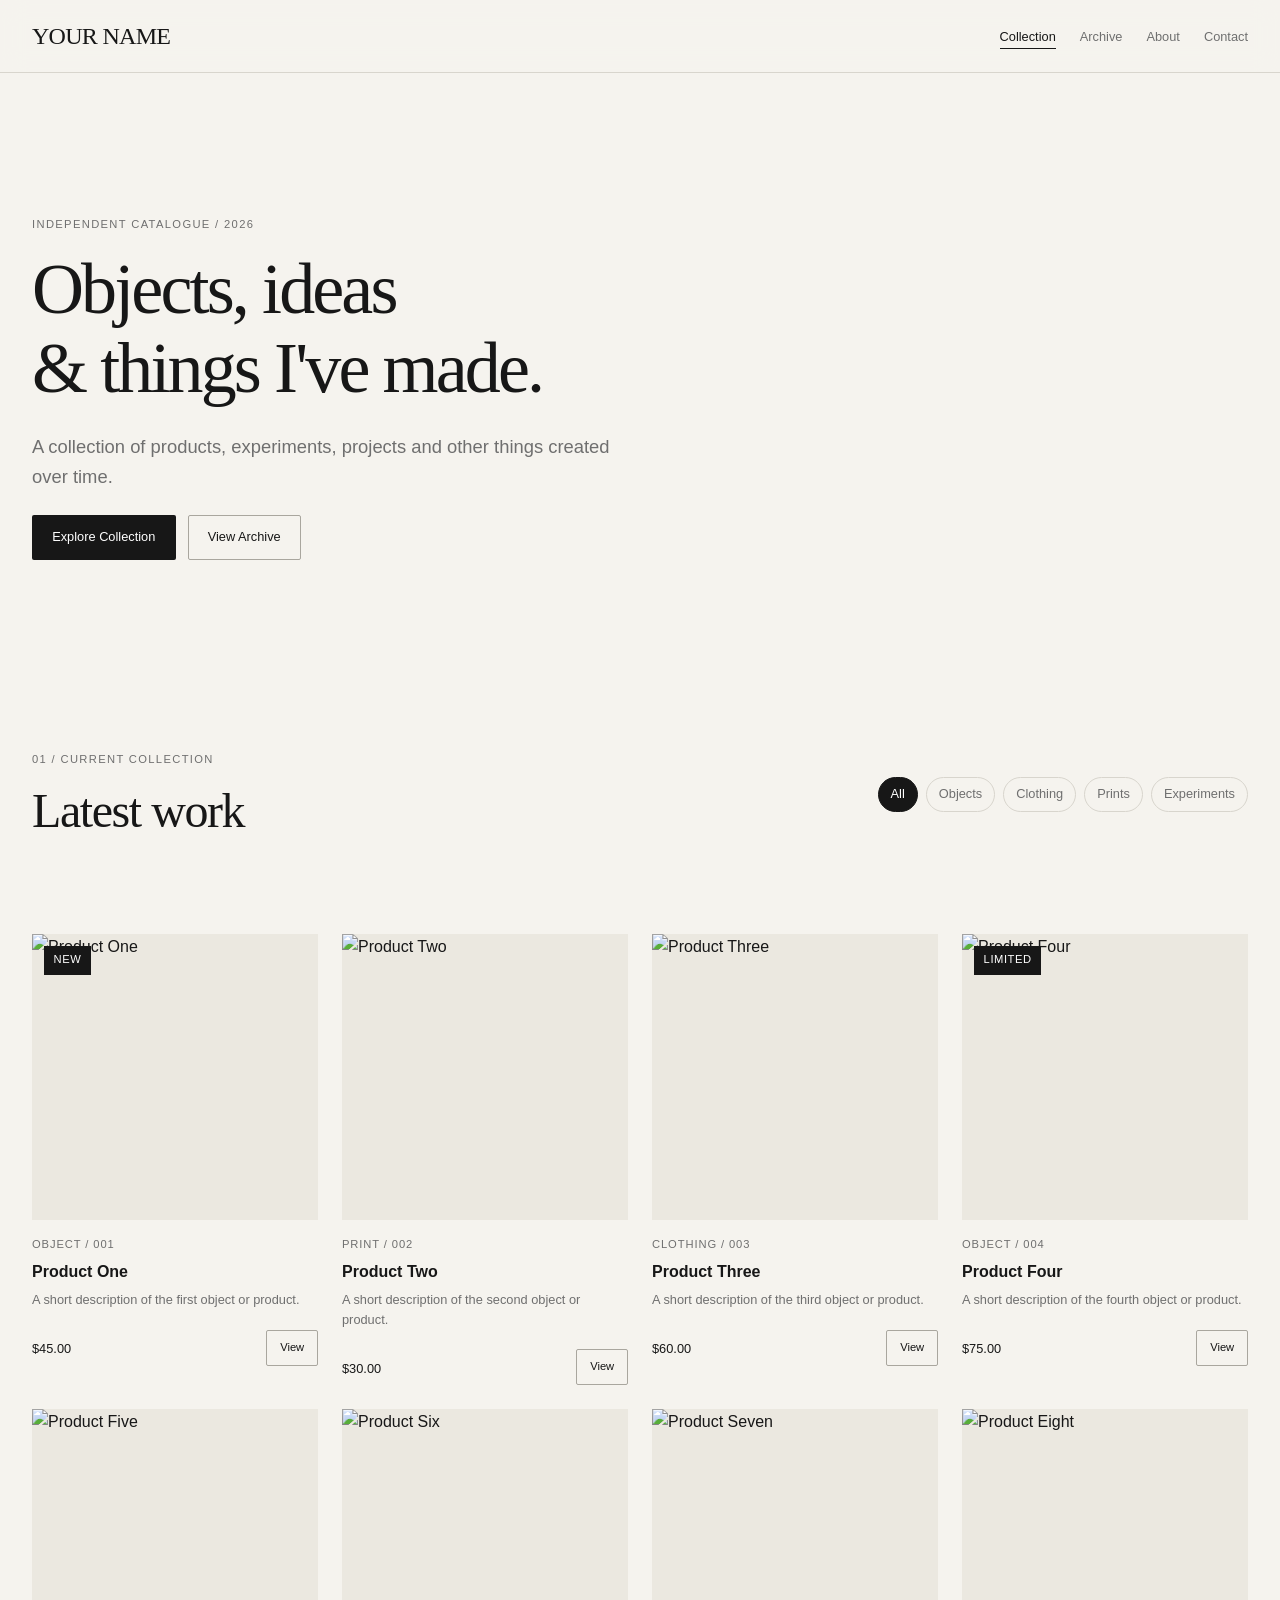
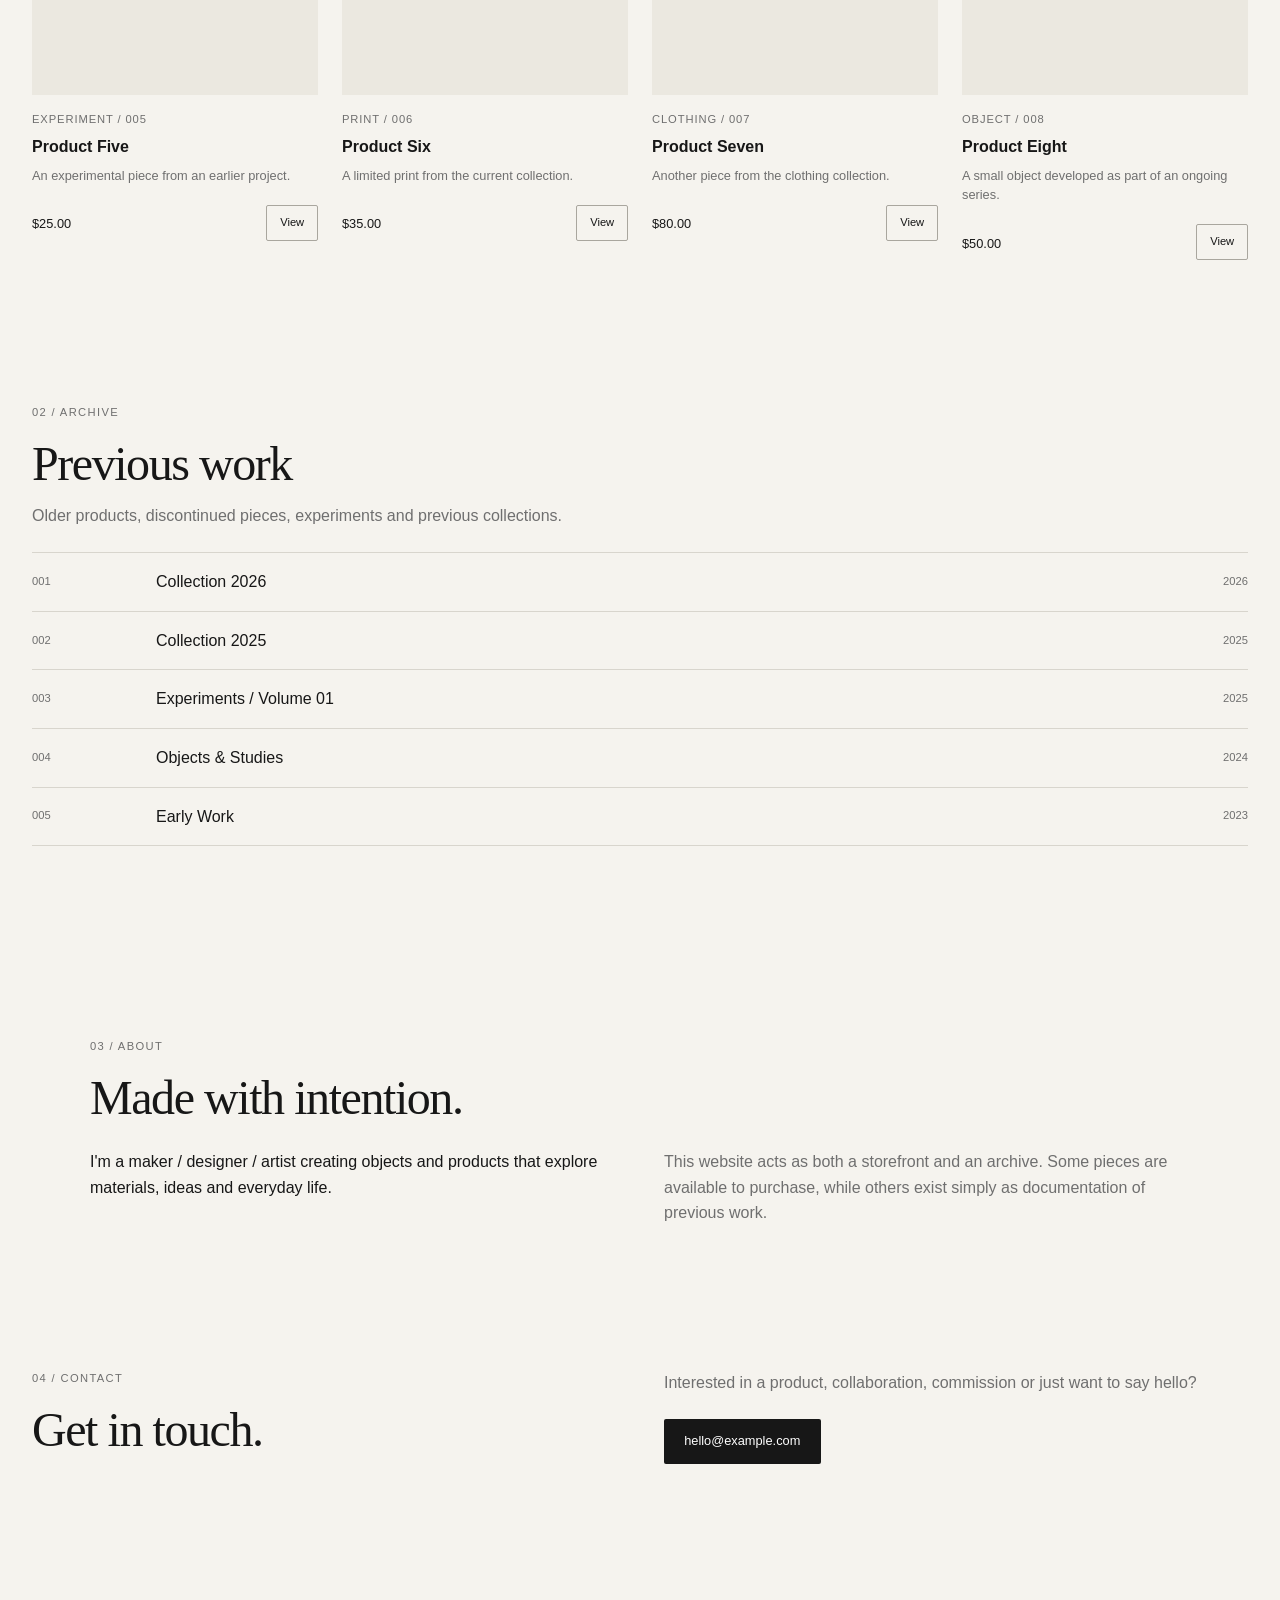
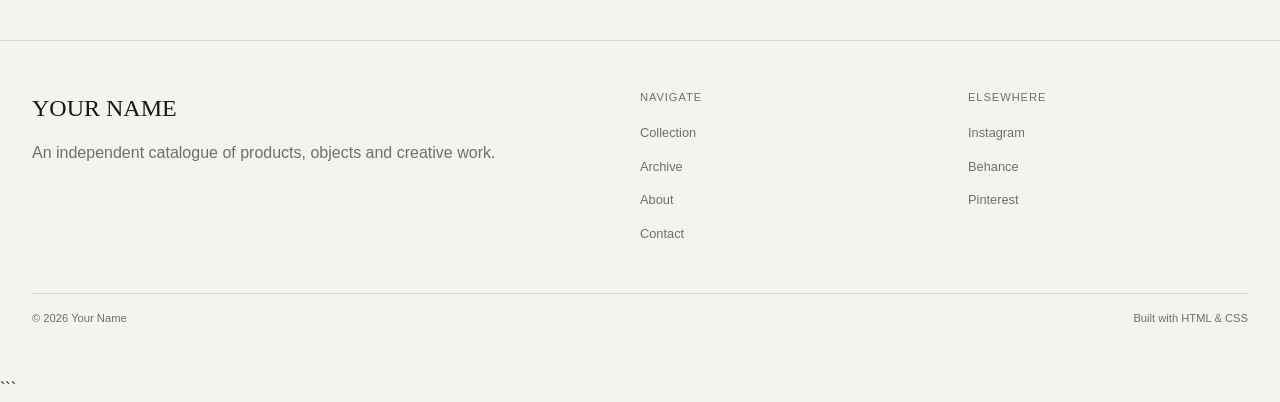
==== index.html @ 93cdd733 "Update index.html" ====
<!DOCTYPE html>
<html lang="en">

<head>

    <!-- =====================================================
         BASIC PAGE INFORMATION
         ===================================================== -->

    <meta charset="UTF-8">

    <meta
        name="viewport"
        content="width=device-width, initial-scale=1.0"
    >

    <meta
        name="description"
        content="syahsellingstuff's product catalogue and archive"
    >

    <meta
        name="author"
        content="Sya"
    >

    <title>syahsellingstuff</title>


    <!-- =====================================================
         STYLESHEET
         ===================================================== -->

    <link rel="stylesheet" href="style.css">

</head>


<body>


    <!-- =====================================================
         HEADER / NAVIGATION
         ===================================================== -->

    <header class="site-header">

        <div class="container">

            <nav class="nav">

                <!-- Website / Brand Name -->

                <a href="index.html" class="logo">
                    YOUR NAME
                </a>


                <!-- Navigation -->

                <ul class="nav-links">

                    <li>
                        <a href="#collection" class="active">
                            Collection
                        </a>
                    </li>

                    <li>
                        <a href="#archive">
                            Archive
                        </a>
                    </li>

                    <li>
                        <a href="#about">
                            About
                        </a>
                    </li>

                    <li>
                        <a href="#contact">
                            Contact
                        </a>
                    </li>

                </ul>

            </nav>

        </div>

    </header>



    <main>


        <!-- =================================================
             HERO
             ================================================= -->

        <section class="hero">

            <div class="container">

                <div class="hero-content">

                    <div class="hero-label">
                        Independent Catalogue / 2026
                    </div>


                    <h1>
                        Objects, ideas<br>
                        &amp; things I've made.
                    </h1>


                    <p>
                        A collection of products, experiments,
                        projects and other things created over time.
                    </p>


                    <div class="flex gap-3 mt-5">

                        <a
                            href="#collection"
                            class="btn btn-primary"
                        >
                            Explore Collection
                        </a>

                        <a
                            href="#archive"
                            class="btn btn-secondary"
                        >
                            View Archive
                        </a>

                    </div>

                </div>

            </div>

        </section>



        <!-- =================================================
             COLLECTION INTRO
             ================================================= -->

        <section id="collection" class="section-small">

            <div class="container">

                <div class="flex-between flex-wrap gap-4">

                    <div>

                        <div class="hero-label">
                            01 / Current Collection
                        </div>

                        <h2>
                            Latest work
                        </h2>

                    </div>


                    <!-- Categories -->

                    <div class="category-list">

                        <a
                            href="#"
                            class="category active"
                        >
                            All
                        </a>

                        <a
                            href="#"
                            class="category"
                        >
                            Objects
                        </a>

                        <a
                            href="#"
                            class="category"
                        >
                            Clothing
                        </a>

                        <a
                            href="#"
                            class="category"
                        >
                            Prints
                        </a>

                        <a
                            href="#"
                            class="category"
                        >
                            Experiments
                        </a>

                    </div>

                </div>

            </div>

        </section>



        <!-- =================================================
             PRODUCT GRID
             ================================================= -->

        <section class="section-small">

            <div class="container">

                <div class="product-grid">


                    <!-- =====================================
                         PRODUCT 01
                         ===================================== -->

                    <article class="product-card">

                        <a
                            href="products/product-01.html"
                            class="product-image"
                        >

                            <span class="product-badge">
                                New
                            </span>

                            <img
                                src="images/product-01.jpg"
                                alt="Product One"
                            >

                        </a>


                        <div class="product-info">

                            <span class="product-category">
                                Object / 001
                            </span>

                            <h3 class="product-name">
                                Product One
                            </h3>

                            <p class="product-description">
                                A short description of the first
                                object or product.
                            </p>


                            <div class="product-footer">

                                <span class="product-price">
                                    $45.00
                                </span>

                                <a
                                    href="products/product-01.html"
                                    class="btn btn-secondary btn-small"
                                >
                                    View
                                </a>

                            </div>

                        </div>

                    </article>



                    <!-- =====================================
                         PRODUCT 02
                         ===================================== -->

                    <article class="product-card">

                        <a
                            href="products/product-02.html"
                            class="product-image"
                        >

                            <img
                                src="images/product-02.jpg"
                                alt="Product Two"
                            >

                        </a>


                        <div class="product-info">

                            <span class="product-category">
                                Print / 002
                            </span>

                            <h3 class="product-name">
                                Product Two
                            </h3>

                            <p class="product-description">
                                A short description of the second
                                object or product.
                            </p>


                            <div class="product-footer">

                                <span class="product-price">
                                    $30.00
                                </span>

                                <a
                                    href="products/product-02.html"
                                    class="btn btn-secondary btn-small"
                                >
                                    View
                                </a>

                            </div>

                        </div>

                    </article>



                    <!-- =====================================
                         PRODUCT 03
                         ===================================== -->

                    <article class="product-card">

                        <a
                            href="products/product-03.html"
                            class="product-image"
                        >

                            <img
                                src="images/product-03.jpg"
                                alt="Product Three"
                            >

                        </a>


                        <div class="product-info">

                            <span class="product-category">
                                Clothing / 003
                            </span>

                            <h3 class="product-name">
                                Product Three
                            </h3>

                            <p class="product-description">
                                A short description of the third
                                object or product.
                            </p>


                            <div class="product-footer">

                                <span class="product-price">
                                    $60.00
                                </span>

                                <a
                                    href="products/product-03.html"
                                    class="btn btn-secondary btn-small"
                                >
                                    View
                                </a>

                            </div>

                        </div>

                    </article>



                    <!-- =====================================
                         PRODUCT 04
                         ===================================== -->

                    <article class="product-card">

                        <a
                            href="products/product-04.html"
                            class="product-image"
                        >

                            <span class="product-badge">
                                Limited
                            </span>

                            <img
                                src="images/product-04.jpg"
                                alt="Product Four"
                            >

                        </a>


                        <div class="product-info">

                            <span class="product-category">
                                Object / 004
                            </span>

                            <h3 class="product-name">
                                Product Four
                            </h3>

                            <p class="product-description">
                                A short description of the fourth
                                object or product.
                            </p>


                            <div class="product-footer">

                                <span class="product-price">
                                    $75.00
                                </span>

                                <a
                                    href="products/product-04.html"
                                    class="btn btn-secondary btn-small"
                                >
                                    View
                                </a>

                            </div>

                        </div>

                    </article>



                    <!-- =====================================
                         PRODUCT 05
                         ===================================== -->

                    <article class="product-card">

                        <a
                            href="products/product-05.html"
                            class="product-image"
                        >

                            <img
                                src="images/product-05.jpg"
                                alt="Product Five"
                            >

                        </a>


                        <div class="product-info">

                            <span class="product-category">
                                Experiment / 005
                            </span>

                            <h3 class="product-name">
                                Product Five
                            </h3>

                            <p class="product-description">
                                An experimental piece from
                                an earlier project.
                            </p>


                            <div class="product-footer">

                                <span class="product-price">
                                    $25.00
                                </span>

                                <a
                                    href="products/product-05.html"
                                    class="btn btn-secondary btn-small"
                                >
                                    View
                                </a>

                            </div>

                        </div>

                    </article>



                    <!-- =====================================
                         PRODUCT 06
                         ===================================== -->

                    <article class="product-card">

                        <a
                            href="products/product-06.html"
                            class="product-image"
                        >

                            <img
                                src="images/product-06.jpg"
                                alt="Product Six"
                            >

                        </a>


                        <div class="product-info">

                            <span class="product-category">
                                Print / 006
                            </span>

                            <h3 class="product-name">
                                Product Six
                            </h3>

                            <p class="product-description">
                                A limited print from the
                                current collection.
                            </p>


                            <div class="product-footer">

                                <span class="product-price">
                                    $35.00
                                </span>

                                <a
                                    href="products/product-06.html"
                                    class="btn btn-secondary btn-small"
                                >
                                    View
                                </a>

                            </div>

                        </div>

                    </article>



                    <!-- =====================================
                         PRODUCT 07
                         ===================================== -->

                    <article class="product-card">

                        <a
                            href="products/product-07.html"
                            class="product-image"
                        >

                            <img
                                src="images/product-07.jpg"
                                alt="Product Seven"
                            >

                        </a>


                        <div class="product-info">

                            <span class="product-category">
                                Clothing / 007
                            </span>

                            <h3 class="product-name">
                                Product Seven
                            </h3>

                            <p class="product-description">
                                Another piece from the clothing
                                collection.
                            </p>


                            <div class="product-footer">

                                <span class="product-price">
                                    $80.00
                                </span>

                                <a
                                    href="products/product-07.html"
                                    class="btn btn-secondary btn-small"
                                >
                                    View
                                </a>

                            </div>

                        </div>

                    </article>



                    <!-- =====================================
                         PRODUCT 08
                         ===================================== -->

                    <article class="product-card">

                        <a
                            href="products/product-08.html"
                            class="product-image"
                        >

                            <img
                                src="images/product-08.jpg"
                                alt="Product Eight"
                            >

                        </a>


                        <div class="product-info">

                            <span class="product-category">
                                Object / 008
                            </span>

                            <h3 class="product-name">
                                Product Eight
                            </h3>

                            <p class="product-description">
                                A small object developed as
                                part of an ongoing series.
                            </p>


                            <div class="product-footer">

                                <span class="product-price">
                                    $50.00
                                </span>

                                <a
                                    href="products/product-08.html"
                                    class="btn btn-secondary btn-small"
                                >
                                    View
                                </a>

                            </div>

                        </div>

                    </article>


                </div>

            </div>

        </section>



        <!-- =================================================
             ARCHIVE
             ================================================= -->

        <section id="archive" class="section">

            <div class="container">

                <div class="mb-5">

                    <div class="hero-label">
                        02 / Archive
                    </div>

                    <h2>
                        Previous work
                    </h2>

                    <p class="text-muted mt-3">
                        Older products, discontinued pieces,
                        experiments and previous collections.
                    </p>

                </div>


                <div class="archive-list">


                    <!-- Archive item -->

                    <a
                        href="archive/collection-2026.html"
                        class="archive-item"
                    >

                        <span class="archive-number">
                            001
                        </span>

                        <span class="archive-title">
                            Collection 2026
                        </span>

                        <span class="archive-date">
                            2026
                        </span>

                    </a>


                    <a
                        href="archive/collection-2025.html"
                        class="archive-item"
                    >

                        <span class="archive-number">
                            002
                        </span>

                        <span class="archive-title">
                            Collection 2025
                        </span>

                        <span class="archive-date">
                            2025
                        </span>

                    </a>


                    <a
                        href="archive/experiments-01.html"
                        class="archive-item"
                    >

                        <span class="archive-number">
                            003
                        </span>

                        <span class="archive-title">
                            Experiments / Volume 01
                        </span>

                        <span class="archive-date">
                            2025
                        </span>

                    </a>


                    <a
                        href="archive/objects.html"
                        class="archive-item"
                    >

                        <span class="archive-number">
                            004
                        </span>

                        <span class="archive-title">
                            Objects &amp; Studies
                        </span>

                        <span class="archive-date">
                            2024
                        </span>

                    </a>


                    <a
                        href="archive/early-work.html"
                        class="archive-item"
                    >

                        <span class="archive-number">
                            005
                        </span>

                        <span class="archive-title">
                            Early Work
                        </span>

                        <span class="archive-date">
                            2023
                        </span>

                    </a>


                </div>

            </div>

        </section>



        <!-- =================================================
             ABOUT
             ================================================= -->

        <section id="about" class="section">

            <div class="container-small">

                <div class="hero-label">
                    03 / About
                </div>


                <h2>
                    Made with intention.
                </h2>


                <div class="two-column mt-5">

                    <div>

                        <p>
                            I'm a maker / designer / artist
                            creating objects and products that
                            explore materials, ideas and everyday
                            life.
                        </p>

                    </div>


                    <div>

                        <p class="text-muted">
                            This website acts as both a storefront
                            and an archive. Some pieces are
                            available to purchase, while others
                            exist simply as documentation of
                            previous work.
                        </p>

                    </div>

                </div>

            </div>

        </section>



        <!-- =================================================
             CONTACT
             ================================================= -->

        <section id="contact" class="section-small">

            <div class="container">

                <div class="two-column">


                    <div>

                        <div class="hero-label">
                            04 / Contact
                        </div>

                        <h2>
                            Get in touch.
                        </h2>

                    </div>


                    <div>

                        <p class="text-muted">
                            Interested in a product, collaboration,
                            commission or just want to say hello?
                        </p>


                        <div class="mt-5">

                            <a
                                href="mailto:hello@example.com"
                                class="btn btn-primary"
                            >
                                hello@example.com
                            </a>

                        </div>

                    </div>


                </div>

            </div>

        </section>


    </main>



    <!-- =====================================================
         FOOTER
         ===================================================== -->

    <footer class="site-footer">

        <div class="container">


            <div class="footer-grid">


                <!-- Brand -->

                <div>

                    <div class="footer-title">
                        YOUR NAME
                    </div>

                    <p class="text-muted">
                        An independent catalogue of products,
                        objects and creative work.
                    </p>

                </div>


                <!-- Navigation -->

                <div>

                    <div class="footer-heading">
                        Navigate
                    </div>

                    <ul class="footer-links">

                        <li>
                            <a href="#collection">
                                Collection
                            </a>
                        </li>

                        <li>
                            <a href="#archive">
                                Archive
                            </a>
                        </li>

                        <li>
                            <a href="#about">
                                About
                            </a>
                        </li>

                        <li>
                            <a href="#contact">
                                Contact
                            </a>
                        </li>

                    </ul>

                </div>


                <!-- Social -->

                <div>

                    <div class="footer-heading">
                        Elsewhere
                    </div>

                    <ul class="footer-links">

                        <li>
                            <a
                                href="#"
                                target="_blank"
                                rel="noopener noreferrer"
                            >
                                Instagram
                            </a>
                        </li>

                        <li>
                            <a
                                href="#"
                                target="_blank"
                                rel="noopener noreferrer"
                            >
                                Behance
                            </a>
                        </li>

                        <li>
                            <a
                                href="#"
                                target="_blank"
                                rel="noopener noreferrer"
                            >
                                Pinterest
                            </a>
                        </li>

                    </ul>

                </div>


            </div>


            <!-- Footer bottom -->

            <div class="footer-bottom">

                <span>
                    © 2026 Your Name
                </span>

                <span>
                    Built with HTML &amp; CSS
                </span>

            </div>


        </div>

    </footer>



</body>

</html>
```
---- style.css ----
/* =========================================================
   STOREFRONT / PRODUCT CATALOGUE
   style.css
   =========================================================

   TABLE OF CONTENTS
   01. Variables / Theme
   02. Reset
   03. Base Styles
   04. Typography
   05. Layout
   06. Header / Navigation
   07. Hero
   08. Buttons
   09. Product Grid
   10. Product Cards
   11. Product Details
   12. Categories / Tags
   13. Archive
   14. Forms
   15. Footer
   16. Utility Classes
   17. Animations
   18. Responsive Design
   ========================================================= */


/* =========================================================
   01. VARIABLES / THEME
   ---------------------------------------------------------
   Change these values to quickly change the entire website.
   ========================================================= */

:root {

    /* ---------- Colors ---------- */

    --color-background: #f5f3ee;
    --color-surface: #ffffff;
    --color-surface-alt: #ebe8e0;

    --color-text: #171717;
    --color-text-muted: #6f6f6f;
    --color-text-light: #999999;

    --color-primary: #171717;
    --color-primary-hover: #3a3a3a;

    --color-border: #d8d5cd;
    --color-border-dark: #a9a69e;

    --color-accent: #d95c3f;
    --color-accent-hover: #b9472f;

    --color-success: #477653;
    --color-warning: #b47a27;
    --color-danger: #b94444;


    /* ---------- Typography ---------- */

    --font-body:Montserrat,sans-serif;

    --font-heading:Georgia,serif;

    /* ---------- Font Sizes ---------- */

    --text-xs: 0.7rem;
    --text-sm: 0.8rem;
    --text-base: 1rem;
    --text-md: 1.15rem;
    --text-lg: 1.5rem;
    --text-xl: 2rem;
    --text-2xl: 3rem;
    --text-3xl: 4.5rem;


    /* ---------- Spacing ---------- */

    --space-1: 0.25rem;
    --space-2: 0.5rem;
    --space-3: 0.75rem;
    --space-4: 1rem;
    --space-5: 1.5rem;
    --space-6: 2rem;
    --space-7: 3rem;
    --space-8: 4rem;
    --space-9: 6rem;
    --space-10: 8rem;


    /* ---------- Layout ---------- */

    --max-width: 1400px;
    --content-width: 1100px;

    --page-padding: 2rem;

    --grid-gap: 1.5rem;


    /* ---------- Borders / Corners ---------- */

    --border-width: 1px;

    --radius-small: 2px;
    --radius-medium: 6px;
    --radius-large: 12px;
    --radius-round: 999px;


    /* ---------- Shadows ---------- */

    --shadow-small:
        0 2px 8px rgba(0, 0, 0, 0.05);

    --shadow-medium:
        0 8px 30px rgba(0, 0, 0, 0.08);

    --shadow-large:
        0 20px 50px rgba(0, 0, 0, 0.12);


    /* ---------- Transitions ---------- */

    --transition-fast: 150ms ease;

    --transition:
        250ms ease;

    --transition-slow:
        400ms ease;
}


/* =========================================================
   02. RESET
   ========================================================= */

*,
*::before,
*::after {
    box-sizing: border-box;
}

html {
    scroll-behavior: smooth;
}

body,
h1,
h2,
h3,
h4,
h5,
h6,
p,
ul,
ol {
    margin: 0;
}

ul,
ol {
    padding: 0;
    list-style: none;
}

img {
    display: block;
    max-width: 100%;
}

button,
input,
textarea,
select {
    font: inherit;
}

button {
    cursor: pointer;
}

a {
    color: inherit;
    text-decoration: none;
}


/* =========================================================
   03. BASE STYLES
   ========================================================= */

body {
    min-height: 100vh;

    background: var(--color-background);

    color: var(--color-text);

    font-family: var(--font-body);
    font-size: var(--text-base);
    line-height: 1.6;

    -webkit-font-smoothing: antialiased;
    text-rendering: optimizeLegibility;
}

::selection {
    background: var(--color-text);
    color: var(--color-background);
}


/* =========================================================
   04. TYPOGRAPHY
   ========================================================= */

h1,
h2,
h3,
h4 {
    color: var(--color-text);

    font-family: var(--font-heading);

    font-weight: 400;

    line-height: 1.1;
}

h1 {
    font-size: var(--text-3xl);
    letter-spacing: -0.04em;
}

h2 {
    font-size: var(--text-2xl);
    letter-spacing: -0.03em;
}

h3 {
    font-size: var(--text-xl);
}

h4 {
    font-size: var(--text-lg);
}

p {
    max-width: 65ch;
}

.text-muted {
    color: var(--color-text-muted);
}

.text-small {
    font-size: var(--text-sm);
}

.text-mono {
    font-family: var(--font-mono);
}


/* =========================================================
   05. LAYOUT
   ========================================================= */

.container {
    width: min(
        calc(100% - (var(--page-padding) * 2)),
        var(--max-width)
    );

    margin-inline: auto;
}

.container-small {
    width: min(
        calc(100% - (var(--page-padding) * 2)),
        var(--content-width)
    );

    margin-inline: auto;
}

.section {
    padding-block: var(--space-9);
}

.section-small {
    padding-block: var(--space-7);
}


/* Two-column layouts */

.two-column {
    display: grid;

    grid-template-columns:
        repeat(2, minmax(0, 1fr));

    gap: var(--space-7);
}


/* =========================================================
   06. HEADER / NAVIGATION
   ========================================================= */

.site-header {
    position: sticky;

    top: 0;

    z-index: 1000;

    background: rgba(245, 243, 238, 0.92);

    border-bottom:
        var(--border-width)
        solid
        var(--color-border);

    backdrop-filter: blur(12px);
}

.nav {
    min-height: 72px;

    display: flex;

    align-items: center;

    justify-content: space-between;

    gap: var(--space-5);
}

.logo {
    font-family: var(--font-heading);

    font-size: var(--text-lg);

    letter-spacing: -0.03em;
}

.nav-links {
    display: flex;

    align-items: center;

    gap: var(--space-5);
}

.nav-links a {
    position: relative;

    color: var(--color-text-muted);

    font-size: var(--text-sm);

    transition:
        color var(--transition-fast);
}

.nav-links a:hover,
.nav-links a.active {
    color: var(--color-text);
}

.nav-links a::after {
    content: "";

    position: absolute;

    left: 0;
    bottom: -5px;

    width: 100%;
    height: 1px;

    background: var(--color-text);

    transform: scaleX(0);

    transform-origin: right;

    transition:
        transform var(--transition);
}

.nav-links a:hover::after,
.nav-links a.active::after {
    transform: scaleX(1);

    transform-origin: left;
}


/* =========================================================
   07. HERO
   ========================================================= */

.hero {
    min-height: 70vh;

    display: flex;

    align-items: center;

    padding-block: var(--space-10);
}

.hero-content {
    max-width: 900px;
}

.hero-label {
    margin-bottom: var(--space-4);

    color: var(--color-text-muted);

    font-family: var(--font-mono);

    font-size: var(--text-xs);

    text-transform: uppercase;

    letter-spacing: 0.12em;
}

.hero h1 {
    margin-bottom: var(--space-5);
}

.hero p {
    max-width: 600px;

    color: var(--color-text-muted);

    font-size: var(--text-md);
}


/* Hero image */

.hero-image {
    width: 100%;

    aspect-ratio: 16 / 9;

    overflow: hidden;

    margin-top: var(--space-7);

    background: var(--color-surface-alt);
}

.hero-image img {
    width: 100%;
    height: 100%;

    object-fit: cover;
}


/* =========================================================
   08. BUTTONS
   ========================================================= */

.btn {
    display: inline-flex;

    align-items: center;

    justify-content: center;

    gap: var(--space-2);

    min-height: 44px;

    padding:
        0.7rem
        1.2rem;

    border:
        var(--border-width)
        solid
        transparent;

    border-radius: var(--radius-small);

    font-size: var(--text-sm);

    transition:
        background var(--transition-fast),
        color var(--transition-fast),
        border-color var(--transition-fast),
        transform var(--transition-fast);
}

.btn:hover {
    transform: translateY(-1px);
}

.btn-primary {
    background: var(--color-primary);

    color: white;
}

.btn-primary:hover {
    background: var(--color-primary-hover);
}

.btn-secondary {
    background: transparent;

    border-color: var(--color-border-dark);

    color: var(--color-text);
}

.btn-secondary:hover {
    background: var(--color-surface);
}

.btn-accent {
    background: var(--color-accent);

    color: white;
}

.btn-accent:hover {
    background: var(--color-accent-hover);
}

.btn-small {
    min-height: 36px;

    padding:
        0.45rem
        0.8rem;

    font-size: var(--text-xs);
}


/* =========================================================
   09. PRODUCT GRID
   ========================================================= */

.product-grid {
    display: grid;

    grid-template-columns:
        repeat(4, minmax(0, 1fr));

    gap: var(--grid-gap);
}

.product-grid-3 {
    display: grid;

    grid-template-columns:
        repeat(3, minmax(0, 1fr));

    gap: var(--grid-gap);
}


/* =========================================================
   10. PRODUCT CARDS
   ========================================================= */

.product-card {
    position: relative;

    display: flex;

    flex-direction: column;

    min-width: 0;
}

.product-image {
    position: relative;

    overflow: hidden;

    aspect-ratio: 1 / 1;

    margin-bottom: var(--space-4);

    background: var(--color-surface-alt);
}

.product-image img {
    width: 100%;
    height: 100%;

    object-fit: cover;

    transition:
        transform var(--transition-slow);
}

.product-card:hover .product-image img {
    transform: scale(1.035);
}


/* Product image badge */

.product-badge {
    position: absolute;

    top: var(--space-3);
    left: var(--space-3);

    z-index: 2;

    padding:
        0.35rem
        0.6rem;

    background: var(--color-text);

    color: white;

    font-family: var(--font-mono);

    font-size: var(--text-xs);

    text-transform: uppercase;

    letter-spacing: 0.05em;
}


/* Product information */

.product-info {
    display: flex;

    flex-direction: column;

    gap: var(--space-2);
}

.product-category {
    color: var(--color-text-muted);

    font-family: var(--font-mono);

    font-size: var(--text-xs);

    text-transform: uppercase;

    letter-spacing: 0.08em;
}

.product-name {
    font-family: var(--font-body);

    font-size: var(--text-base);

    font-weight: 600;

    line-height: 1.3;
}

.product-description {
    color: var(--color-text-muted);

    font-size: var(--text-sm);

    line-height: 1.5;
}

.product-price {
    margin-top: var(--space-1);

    font-family: var(--font-mono);

    font-size: var(--text-sm);
}


/* Card footer */

.product-footer {
    display: flex;

    align-items: center;

    justify-content: space-between;

    gap: var(--space-3);

    margin-top: var(--space-3);
}


/* =========================================================
   11. PRODUCT DETAILS
   ========================================================= */

.product-detail {
    display: grid;

    grid-template-columns:
        minmax(0, 1.2fr)
        minmax(300px, 0.8fr);

    gap: var(--space-8);

    padding-block: var(--space-8);
}

.product-detail-image {
    overflow: hidden;

    background: var(--color-surface-alt);
}

.product-detail-image img {
    width: 100%;

    aspect-ratio: 1 / 1;

    object-fit: cover;
}

.product-detail-info {
    align-self: center;
}

.product-detail-category {
    margin-bottom: var(--space-3);

    color: var(--color-text-muted);

    font-family: var(--font-mono);

    font-size: var(--text-xs);

    text-transform: uppercase;

    letter-spacing: 0.1em;
}

.product-detail-info h1 {
    margin-bottom: var(--space-4);
}

.product-detail-price {
    margin-bottom: var(--space-5);

    font-family: var(--font-mono);

    font-size: var(--text-md);
}

.product-detail-description {
    margin-bottom: var(--space-6);

    color: var(--color-text-muted);
}

.product-meta {
    margin-top: var(--space-7);

    border-top:
        var(--border-width)
        solid
        var(--color-border);
}

.product-meta-row {
    display: flex;

    justify-content: space-between;

    gap: var(--space-5);

    padding-block: var(--space-3);

    border-bottom:
        var(--border-width)
        solid
        var(--color-border);

    font-size: var(--text-sm);
}

.product-meta-label {
    color: var(--color-text-muted);
}


/* =========================================================
   12. CATEGORIES / TAGS
   ========================================================= */

.category-list {
    display: flex;

    flex-wrap: wrap;

    gap: var(--space-2);
}

.category {
    display: inline-flex;

    align-items: center;

    padding:
        0.4rem
        0.75rem;

    border:
        var(--border-width)
        solid
        var(--color-border);

    border-radius: var(--radius-round);

    color: var(--color-text-muted);

    font-size: var(--text-sm);

    transition:
        background var(--transition-fast),
        color var(--transition-fast),
        border-color var(--transition-fast);
}

.category:hover,
.category.active {
    background: var(--color-text);

    border-color: var(--color-text);

    color: white;
}


/* =========================================================
   13. ARCHIVE
   ========================================================= */

.archive-list {
    border-top:
        var(--border-width)
        solid
        var(--color-border);
}

.archive-item {
    display: grid;

    grid-template-columns:
        100px
        1fr
        auto;

    align-items: center;

    gap: var(--space-5);

    padding-block: var(--space-4);

    border-bottom:
        var(--border-width)
        solid
        var(--color-border);

    transition:
        background var(--transition-fast);
}

.archive-item:hover {
    background: var(--color-surface);
}

.archive-number {
    color: var(--color-text-muted);

    font-family: var(--font-mono);

    font-size: var(--text-xs);
}

.archive-title {
    font-size: var(--text-base);
}

.archive-date {
    color: var(--color-text-muted);

    font-family: var(--font-mono);

    font-size: var(--text-xs);
}


/* =========================================================
   14. FORMS
   ========================================================= */

.form-group {
    display: flex;

    flex-direction: column;

    gap: var(--space-2);

    margin-bottom: var(--space-4);
}

.form-label {
    font-size: var(--text-sm);

    font-weight: 600;
}

input,
textarea,
select {
    width: 100%;

    padding:
        0.8rem
        0.9rem;

    background: var(--color-surface);

    border:
        var(--border-width)
        solid
        var(--color-border);

    border-radius: var(--radius-small);

    color: var(--color-text);

    outline: none;

    transition:
        border-color var(--transition-fast),
        box-shadow var(--transition-fast);
}

textarea {
    min-height: 150px;

    resize: vertical;
}

input:focus,
textarea:focus,
select:focus {
    border-color: var(--color-text);

    box-shadow:
        0 0 0 2px
        rgba(0, 0, 0, 0.05);
}


/* Search */

.search {
    position: relative;
}

.search input {
    padding-left: 2.75rem;
}

.search-icon {
    position: absolute;

    top: 50%;
    left: 1rem;

    transform: translateY(-50%);

    color: var(--color-text-muted);

    pointer-events: none;
}


/* =========================================================
   15. FOOTER
   ========================================================= */

.site-footer {
    margin-top: var(--space-10);

    padding-block: var(--space-7);

    border-top:
        var(--border-width)
        solid
        var(--color-border);
}

.footer-grid {
    display: grid;

    grid-template-columns:
        2fr
        1fr
        1fr;

    gap: var(--space-7);
}

.footer-title {
    margin-bottom: var(--space-3);

    font-family: var(--font-heading);

    font-size: var(--text-lg);
}

.footer-heading {
    margin-bottom: var(--space-3);

    color: var(--color-text-muted);

    font-family: var(--font-mono);

    font-size: var(--text-xs);

    text-transform: uppercase;

    letter-spacing: 0.08em;
}

.footer-links {
    display: flex;

    flex-direction: column;

    gap: var(--space-2);
}

.footer-links a {
    color: var(--color-text-muted);

    font-size: var(--text-sm);

    transition:
        color var(--transition-fast);
}

.footer-links a:hover {
    color: var(--color-text);
}

.footer-bottom {
    display: flex;

    justify-content: space-between;

    gap: var(--space-5);

    margin-top: var(--space-7);

    padding-top: var(--space-4);

    border-top:
        var(--border-width)
        solid
        var(--color-border);

    color: var(--color-text-muted);

    font-size: var(--text-xs);
}


/* =========================================================
   16. UTILITY CLASSES
   ========================================================= */

.flex {
    display: flex;
}

.flex-between {
    display: flex;

    align-items: center;

    justify-content: space-between;
}

.flex-center {
    display: flex;

    align-items: center;

    justify-content: center;
}

.flex-wrap {
    flex-wrap: wrap;
}

.gap-1 {
    gap: var(--space-1);
}

.gap-2 {
    gap: var(--space-2);
}

.gap-3 {
    gap: var(--space-3);
}

.gap-4 {
    gap: var(--space-4);
}

.gap-5 {
    gap: var(--space-5);
}

.mt-1 {
    margin-top: var(--space-1);
}

.mt-2 {
    margin-top: var(--space-2);
}

.mt-3 {
    margin-top: var(--space-3);
}

.mt-4 {
    margin-top: var(--space-4);
}

.mt-5 {
    margin-top: var(--space-5);
}

.mb-1 {
    margin-bottom: var(--space-1);
}

.mb-2 {
    margin-bottom: var(--space-2);
}

.mb-3 {
    margin-bottom: var(--space-3);
}

.mb-4 {
    margin-bottom: var(--space-4);
}

.mb-5 {
    margin-bottom: var(--space-5);
}

.text-center {
    text-align: center;
}

.hidden {
    display: none !important;
}


/* =========================================================
   17. ANIMATIONS
   ========================================================= */

@keyframes fade-in {
    from {
        opacity: 0;
        transform: translateY(10px);
    }

    to {
        opacity: 1;
        transform: translateY(0);
    }
}

.fade-in {
    animation:
        fade-in
        600ms
        ease
        both;
}


/* Respect reduced-motion preferences */

@media (prefers-reduced-motion: reduce) {

    *,
    *::before,
    *::after {
        scroll-behavior: auto !important;

        transition-duration: 0.01ms !important;

        animation-duration: 0.01ms !important;

        animation-iteration-count: 1 !important;
    }
}


/* =========================================================
   18. RESPONSIVE DESIGN
   ========================================================= */


/* ---------- Tablets ---------- */

@media (max-width: 1000px) {

    :root {
        --page-padding: 1.5rem;

        --text-3xl: 3.5rem;

        --text-2xl: 2.5rem;
    }


    .product-grid {
        grid-template-columns:
            repeat(3, minmax(0, 1fr));
    }


    .product-grid-3 {
        grid-template-columns:
            repeat(2, minmax(0, 1fr));
    }


    .product-detail {
        grid-template-columns:
            1fr 1fr;

        gap: var(--space-6);
    }


    .footer-grid {
        grid-template-columns:
            1.5fr 1fr 1fr;
    }
}


/* ---------- Small tablets / large phones ---------- */

@media (max-width: 750px) {

    :root {
        --page-padding: 1rem;

        --space-9: 4rem;

        --space-10: 5rem;

        --text-3xl: 3rem;

        --text-2xl: 2.25rem;

        --text-xl: 1.75rem;
    }


    .nav {
        min-height: 64px;
    }


    .nav-links {
        gap: var(--space-3);
    }


    .nav-links a {
        font-size: var(--text-xs);
    }


    .hero {
        min-height: auto;

        padding-block: var(--space-9);
    }


    .two-column {
        grid-template-columns: 1fr;
    }


    .product-grid {
        grid-template-columns:
            repeat(2, minmax(0, 1fr));
    }


    .product-grid-3 {
        grid-template-columns:
            repeat(2, minmax(0, 1fr));
    }


    .product-detail {
        grid-template-columns: 1fr;

        gap: var(--space-6);

        padding-block: var(--space-6);
    }


    .product-detail-info {
        align-self: auto;
    }


    .archive-item {
        grid-template-columns:
            50px
            1fr;
    }


    .archive-date {
        display: none;
    }


    .footer-grid {
        grid-template-columns: 1fr 1fr;
    }


    .footer-grid > :first-child {
        grid-column: 1 / -1;
    }


    .footer-bottom {
        flex-direction: column;

        gap: var(--space-2);
    }
}


/* ---------- Phones ---------- */

@media (max-width: 500px) {

    :root {
        --text-3xl: 2.5rem;

        --text-2xl: 2rem;

        --text-xl: 1.5rem;
    }


    .nav {
        flex-direction: column;

        align-items: flex-start;

        justify-content: center;

        padding-block: var(--space-3);
    }


    .nav-links {
        width: 100%;

        overflow-x: auto;

        padding-bottom: var(--space-1);
    }


    .nav-links a {
        flex-shrink: 0;
    }


    .product-grid,
    .product-grid-3 {
        grid-template-columns: 1fr;
    }


    .product-image {
        aspect-ratio: 4 / 3;
    }


    .product-footer {
        align-items: flex-start;

        flex-direction: column;
    }


    .product-footer .btn {
        width: 100%;
    }


    .category-list {
        gap: var(--space-2);
    }


    .footer-grid {
        grid-template-columns: 1fr;
    }


    .footer-grid > :first-child {
        grid-column: auto;
    }
}
```

### How you'd use it

Your `index.html` could then contain a product card like this:

```html
<div class="product-card">

    <div class="product-image">
        <span class="product-badge">New</span>

        <img
            src="images/product-01.jpg"
            alt="Description of my product"
        >
    </div>

    <div class="product-info">

        <span class="product-category">
            Collection 01
        </span>

        <h3 class="product-name">
            My Product
        </h3>

        <p class="product-description">
            A short description of the product.
        </p>

        <div class="product-footer">

            <span class="product-price">
                $45.00
            </span>

            <a href="product.html" class="btn btn-secondary btn-small">
                View
            </a>

        </div>

    </div>
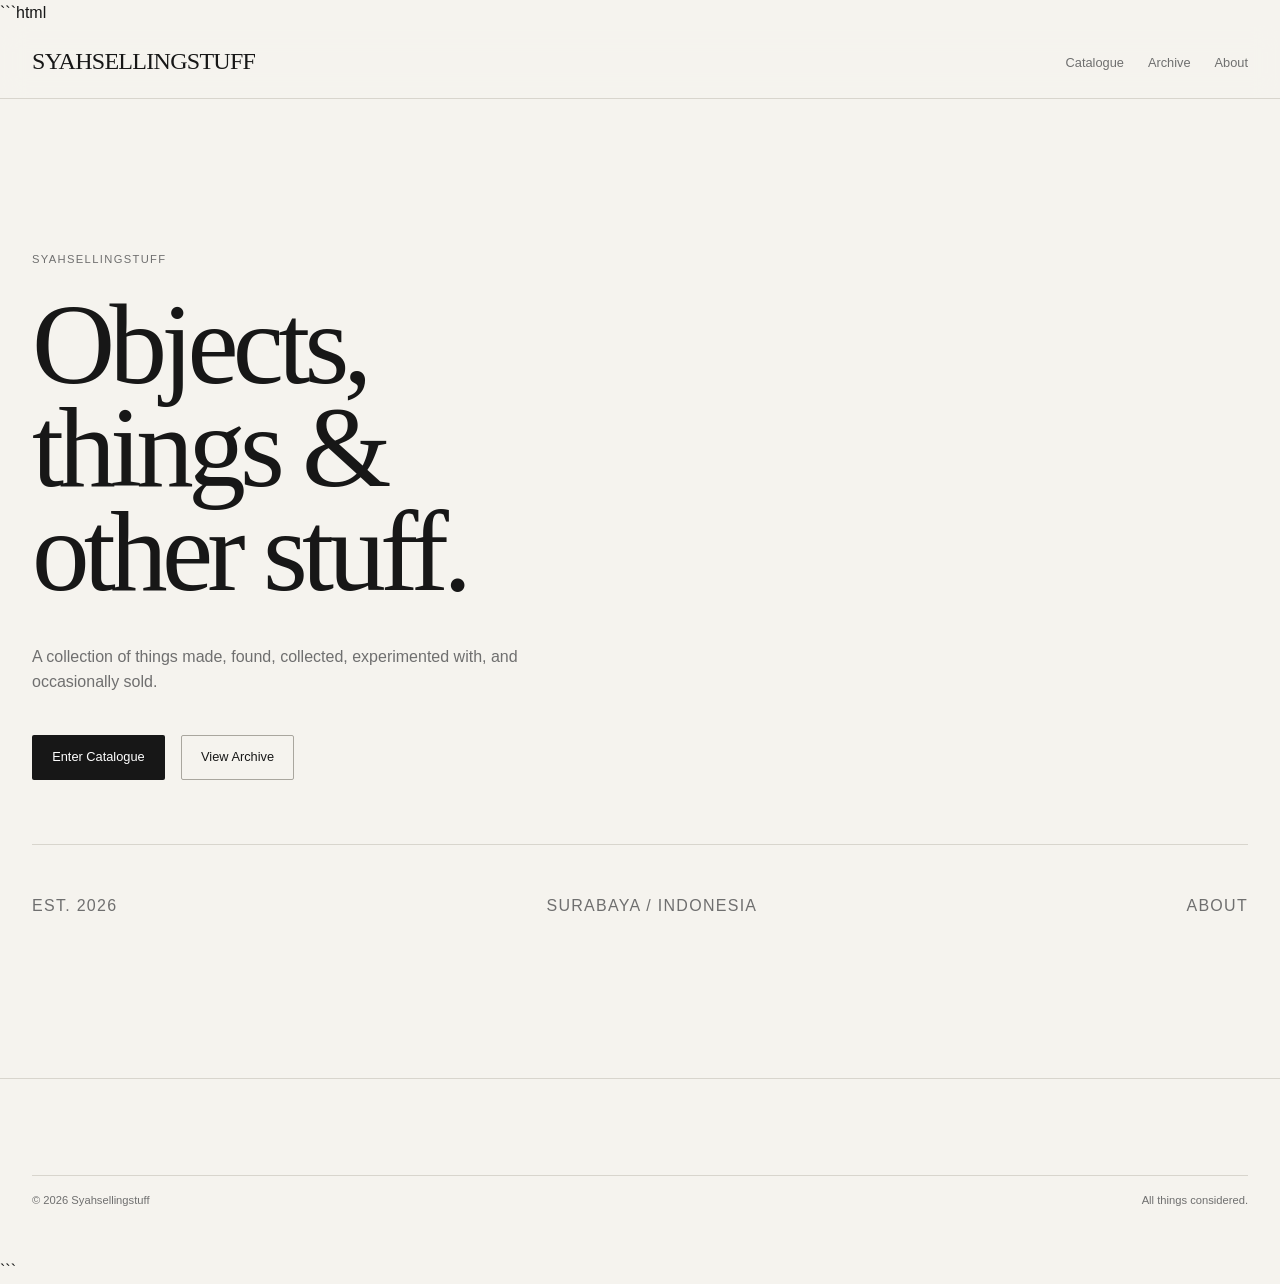
==== commit b4d8187b: "Update index.html" ====
--- a/index.html
+++ b/index.html
@@ -1,1086 +1,138 @@
+```html
 <!DOCTYPE html>
 <html lang="en">
-
 <head>
-
-    <!-- =====================================================
-         BASIC PAGE INFORMATION
-         ===================================================== -->
-
     <meta charset="UTF-8">
-
-    <meta
-        name="viewport"
-        content="width=device-width, initial-scale=1.0"
-    >
+    <meta name="viewport" content="width=device-width, initial-scale=1.0">
 
     <meta
         name="description"
-        content="syahsellingstuff's product catalogue and archive"
+        content="Syahsellingstuff — objects, collections, experiments, and archive."
     >
 
-    <meta
-        name="author"
-        content="Sya"
-    >
-
-    <title>syahsellingstuff</title>
-
-
-    <!-- =====================================================
-         STYLESHEET
-         ===================================================== -->
+    <title>Syahsellingstuff</title>
 
     <link rel="stylesheet" href="style.css">
-
 </head>
 
+<body class="landing-page">
 
-<body>
-
-
-    <!-- =====================================================
-         HEADER / NAVIGATION
-         ===================================================== -->
+    <!-- =========================
+         HEADER
+    ========================== -->
 
     <header class="site-header">
-
         <div class="container">
-
             <nav class="nav">
 
-                <!-- Website / Brand Name -->
-
                 <a href="index.html" class="logo">
-                    YOUR NAME
+                    SYAHSELLINGSTUFF
                 </a>
 
-
-                <!-- Navigation -->
-
                 <ul class="nav-links">
-
                     <li>
-                        <a href="#collection" class="active">
-                            Collection
-                        </a>
+                        <a href="catalogue.html">Catalogue</a>
                     </li>
 
                     <li>
-                        <a href="#archive">
-                            Archive
-                        </a>
+                        <a href="archive.html">Archive</a>
                     </li>
 
                     <li>
-                        <a href="#about">
-                            About
-                        </a>
+                        <a href="about.html">About</a>
                     </li>
-
-                    <li>
-                        <a href="#contact">
-                            Contact
-                        </a>
-                    </li>
-
                 </ul>
 
             </nav>
-
         </div>
-
     </header>
 
 
+    <!-- =========================
+         LANDING
+    ========================== -->
 
     <main>
 
+        <section class="landing">
 
-        <!-- =================================================
-             HERO
-             ================================================= -->
+            <div class="landing-content">
 
-        <section class="hero">
+                <p class="hero-label">
+                    SYAHSELLINGSTUFF
+                </p>
 
-            <div class="container">
+                <h1>
+                    Objects,<br>
+                    things &amp;<br>
+                    other stuff.
+                </h1>
 
-                <div class="hero-content">
+                <p class="landing-description">
+                    A collection of things made, found, collected,
+                    experimented with, and occasionally sold.
+                </p>
 
-                    <div class="hero-label">
-                        Independent Catalogue / 2026
-                    </div>
+                <div class="landing-actions">
 
+                    <a href="catalogue.html" class="btn btn-primary">
+                        Enter Catalogue
+                    </a>
 
-                    <h1>
-                        Objects, ideas<br>
-                        &amp; things I've made.
-                    </h1>
-
-
-                    <p>
-                        A collection of products, experiments,
-                        projects and other things created over time.
-                    </p>
-
-
-                    <div class="flex gap-3 mt-5">
-
-                        <a
-                            href="#collection"
-                            class="btn btn-primary"
-                        >
-                            Explore Collection
-                        </a>
-
-                        <a
-                            href="#archive"
-                            class="btn btn-secondary"
-                        >
-                            View Archive
-                        </a>
-
-                    </div>
+                    <a href="archive.html" class="btn btn-secondary">
+                        View Archive
+                    </a>
 
                 </div>
 
             </div>
 
-        </section>
 
+            <div class="landing-footer">
 
+                <span>
+                    EST. 2026
+                </span>
 
-        <!-- =================================================
-             COLLECTION INTRO
-             ================================================= -->
+                <span>
+                    SURABAYA / INDONESIA
+                </span>
 
-        <section id="collection" class="section-small">
-
-            <div class="container">
-
-                <div class="flex-between flex-wrap gap-4">
-
-                    <div>
-
-                        <div class="hero-label">
-                            01 / Current Collection
-                        </div>
-
-                        <h2>
-                            Latest work
-                        </h2>
-
-                    </div>
-
-
-                    <!-- Categories -->
-
-                    <div class="category-list">
-
-                        <a
-                            href="#"
-                            class="category active"
-                        >
-                            All
-                        </a>
-
-                        <a
-                            href="#"
-                            class="category"
-                        >
-                            Objects
-                        </a>
-
-                        <a
-                            href="#"
-                            class="category"
-                        >
-                            Clothing
-                        </a>
-
-                        <a
-                            href="#"
-                            class="category"
-                        >
-                            Prints
-                        </a>
-
-                        <a
-                            href="#"
-                            class="category"
-                        >
-                            Experiments
-                        </a>
-
-                    </div>
-
-                </div>
+                <span>
+                    <a href="about.html">ABOUT</a>
+                </span>
 
             </div>
 
         </section>
 
-
-
-        <!-- =================================================
-             PRODUCT GRID
-             ================================================= -->
-
-        <section class="section-small">
-
-            <div class="container">
-
-                <div class="product-grid">
-
-
-                    <!-- =====================================
-                         PRODUCT 01
-                         ===================================== -->
-
-                    <article class="product-card">
-
-                        <a
-                            href="products/product-01.html"
-                            class="product-image"
-                        >
-
-                            <span class="product-badge">
-                                New
-                            </span>
-
-                            <img
-                                src="images/product-01.jpg"
-                                alt="Product One"
-                            >
-
-                        </a>
-
-
-                        <div class="product-info">
-
-                            <span class="product-category">
-                                Object / 001
-                            </span>
-
-                            <h3 class="product-name">
-                                Product One
-                            </h3>
-
-                            <p class="product-description">
-                                A short description of the first
-                                object or product.
-                            </p>
-
-
-                            <div class="product-footer">
-
-                                <span class="product-price">
-                                    $45.00
-                                </span>
-
-                                <a
-                                    href="products/product-01.html"
-                                    class="btn btn-secondary btn-small"
-                                >
-                                    View
-                                </a>
-
-                            </div>
-
-                        </div>
-
-                    </article>
-
-
-
-                    <!-- =====================================
-                         PRODUCT 02
-                         ===================================== -->
-
-                    <article class="product-card">
-
-                        <a
-                            href="products/product-02.html"
-                            class="product-image"
-                        >
-
-                            <img
-                                src="images/product-02.jpg"
-                                alt="Product Two"
-                            >
-
-                        </a>
-
-
-                        <div class="product-info">
-
-                            <span class="product-category">
-                                Print / 002
-                            </span>
-
-                            <h3 class="product-name">
-                                Product Two
-                            </h3>
-
-                            <p class="product-description">
-                                A short description of the second
-                                object or product.
-                            </p>
-
-
-                            <div class="product-footer">
-
-                                <span class="product-price">
-                                    $30.00
-                                </span>
-
-                                <a
-                                    href="products/product-02.html"
-                                    class="btn btn-secondary btn-small"
-                                >
-                                    View
-                                </a>
-
-                            </div>
-
-                        </div>
-
-                    </article>
-
-
-
-                    <!-- =====================================
-                         PRODUCT 03
-                         ===================================== -->
-
-                    <article class="product-card">
-
-                        <a
-                            href="products/product-03.html"
-                            class="product-image"
-                        >
-
-                            <img
-                                src="images/product-03.jpg"
-                                alt="Product Three"
-                            >
-
-                        </a>
-
-
-                        <div class="product-info">
-
-                            <span class="product-category">
-                                Clothing / 003
-                            </span>
-
-                            <h3 class="product-name">
-                                Product Three
-                            </h3>
-
-                            <p class="product-description">
-                                A short description of the third
-                                object or product.
-                            </p>
-
-
-                            <div class="product-footer">
-
-                                <span class="product-price">
-                                    $60.00
-                                </span>
-
-                                <a
-                                    href="products/product-03.html"
-                                    class="btn btn-secondary btn-small"
-                                >
-                                    View
-                                </a>
-
-                            </div>
-
-                        </div>
-
-                    </article>
-
-
-
-                    <!-- =====================================
-                         PRODUCT 04
-                         ===================================== -->
-
-                    <article class="product-card">
-
-                        <a
-                            href="products/product-04.html"
-                            class="product-image"
-                        >
-
-                            <span class="product-badge">
-                                Limited
-                            </span>
-
-                            <img
-                                src="images/product-04.jpg"
-                                alt="Product Four"
-                            >
-
-                        </a>
-
-
-                        <div class="product-info">
-
-                            <span class="product-category">
-                                Object / 004
-                            </span>
-
-                            <h3 class="product-name">
-                                Product Four
-                            </h3>
-
-                            <p class="product-description">
-                                A short description of the fourth
-                                object or product.
-                            </p>
-
-
-                            <div class="product-footer">
-
-                                <span class="product-price">
-                                    $75.00
-                                </span>
-
-                                <a
-                                    href="products/product-04.html"
-                                    class="btn btn-secondary btn-small"
-                                >
-                                    View
-                                </a>
-
-                            </div>
-
-                        </div>
-
-                    </article>
-
-
-
-                    <!-- =====================================
-                         PRODUCT 05
-                         ===================================== -->
-
-                    <article class="product-card">
-
-                        <a
-                            href="products/product-05.html"
-                            class="product-image"
-                        >
-
-                            <img
-                                src="images/product-05.jpg"
-                                alt="Product Five"
-                            >
-
-                        </a>
-
-
-                        <div class="product-info">
-
-                            <span class="product-category">
-                                Experiment / 005
-                            </span>
-
-                            <h3 class="product-name">
-                                Product Five
-                            </h3>
-
-                            <p class="product-description">
-                                An experimental piece from
-                                an earlier project.
-                            </p>
-
-
-                            <div class="product-footer">
-
-                                <span class="product-price">
-                                    $25.00
-                                </span>
-
-                                <a
-                                    href="products/product-05.html"
-                                    class="btn btn-secondary btn-small"
-                                >
-                                    View
-                                </a>
-
-                            </div>
-
-                        </div>
-
-                    </article>
-
-
-
-                    <!-- =====================================
-                         PRODUCT 06
-                         ===================================== -->
-
-                    <article class="product-card">
-
-                        <a
-                            href="products/product-06.html"
-                            class="product-image"
-                        >
-
-                            <img
-                                src="images/product-06.jpg"
-                                alt="Product Six"
-                            >
-
-                        </a>
-
-
-                        <div class="product-info">
-
-                            <span class="product-category">
-                                Print / 006
-                            </span>
-
-                            <h3 class="product-name">
-                                Product Six
-                            </h3>
-
-                            <p class="product-description">
-                                A limited print from the
-                                current collection.
-                            </p>
-
-
-                            <div class="product-footer">
-
-                                <span class="product-price">
-                                    $35.00
-                                </span>
-
-                                <a
-                                    href="products/product-06.html"
-                                    class="btn btn-secondary btn-small"
-                                >
-                                    View
-                                </a>
-
-                            </div>
-
-                        </div>
-
-                    </article>
-
-
-
-                    <!-- =====================================
-                         PRODUCT 07
-                         ===================================== -->
-
-                    <article class="product-card">
-
-                        <a
-                            href="products/product-07.html"
-                            class="product-image"
-                        >
-
-                            <img
-                                src="images/product-07.jpg"
-                                alt="Product Seven"
-                            >
-
-                        </a>
-
-
-                        <div class="product-info">
-
-                            <span class="product-category">
-                                Clothing / 007
-                            </span>
-
-                            <h3 class="product-name">
-                                Product Seven
-                            </h3>
-
-                            <p class="product-description">
-                                Another piece from the clothing
-                                collection.
-                            </p>
-
-
-                            <div class="product-footer">
-
-                                <span class="product-price">
-                                    $80.00
-                                </span>
-
-                                <a
-                                    href="products/product-07.html"
-                                    class="btn btn-secondary btn-small"
-                                >
-                                    View
-                                </a>
-
-                            </div>
-
-                        </div>
-
-                    </article>
-
-
-
-                    <!-- =====================================
-                         PRODUCT 08
-                         ===================================== -->
-
-                    <article class="product-card">
-
-                        <a
-                            href="products/product-08.html"
-                            class="product-image"
-                        >
-
-                            <img
-                                src="images/product-08.jpg"
-                                alt="Product Eight"
-                            >
-
-                        </a>
-
-
-                        <div class="product-info">
-
-                            <span class="product-category">
-                                Object / 008
-                            </span>
-
-                            <h3 class="product-name">
-                                Product Eight
-                            </h3>
-
-                            <p class="product-description">
-                                A small object developed as
-                                part of an ongoing series.
-                            </p>
-
-
-                            <div class="product-footer">
-
-                                <span class="product-price">
-                                    $50.00
-                                </span>
-
-                                <a
-                                    href="products/product-08.html"
-                                    class="btn btn-secondary btn-small"
-                                >
-                                    View
-                                </a>
-
-                            </div>
-
-                        </div>
-
-                    </article>
-
-
-                </div>
-
-            </div>
-
-        </section>
-
-
-
-        <!-- =================================================
-             ARCHIVE
-             ================================================= -->
-
-        <section id="archive" class="section">
-
-            <div class="container">
-
-                <div class="mb-5">
-
-                    <div class="hero-label">
-                        02 / Archive
-                    </div>
-
-                    <h2>
-                        Previous work
-                    </h2>
-
-                    <p class="text-muted mt-3">
-                        Older products, discontinued pieces,
-                        experiments and previous collections.
-                    </p>
-
-                </div>
-
-
-                <div class="archive-list">
-
-
-                    <!-- Archive item -->
-
-                    <a
-                        href="archive/collection-2026.html"
-                        class="archive-item"
-                    >
-
-                        <span class="archive-number">
-                            001
-                        </span>
-
-                        <span class="archive-title">
-                            Collection 2026
-                        </span>
-
-                        <span class="archive-date">
-                            2026
-                        </span>
-
-                    </a>
-
-
-                    <a
-                        href="archive/collection-2025.html"
-                        class="archive-item"
-                    >
-
-                        <span class="archive-number">
-                            002
-                        </span>
-
-                        <span class="archive-title">
-                            Collection 2025
-                        </span>
-
-                        <span class="archive-date">
-                            2025
-                        </span>
-
-                    </a>
-
-
-                    <a
-                        href="archive/experiments-01.html"
-                        class="archive-item"
-                    >
-
-                        <span class="archive-number">
-                            003
-                        </span>
-
-                        <span class="archive-title">
-                            Experiments / Volume 01
-                        </span>
-
-                        <span class="archive-date">
-                            2025
-                        </span>
-
-                    </a>
-
-
-                    <a
-                        href="archive/objects.html"
-                        class="archive-item"
-                    >
-
-                        <span class="archive-number">
-                            004
-                        </span>
-
-                        <span class="archive-title">
-                            Objects &amp; Studies
-                        </span>
-
-                        <span class="archive-date">
-                            2024
-                        </span>
-
-                    </a>
-
-
-                    <a
-                        href="archive/early-work.html"
-                        class="archive-item"
-                    >
-
-                        <span class="archive-number">
-                            005
-                        </span>
-
-                        <span class="archive-title">
-                            Early Work
-                        </span>
-
-                        <span class="archive-date">
-                            2023
-                        </span>
-
-                    </a>
-
-
-                </div>
-
-            </div>
-
-        </section>
-
-
-
-        <!-- =================================================
-             ABOUT
-             ================================================= -->
-
-        <section id="about" class="section">
-
-            <div class="container-small">
-
-                <div class="hero-label">
-                    03 / About
-                </div>
-
-
-                <h2>
-                    Made with intention.
-                </h2>
-
-
-                <div class="two-column mt-5">
-
-                    <div>
-
-                        <p>
-                            I'm a maker / designer / artist
-                            creating objects and products that
-                            explore materials, ideas and everyday
-                            life.
-                        </p>
-
-                    </div>
-
-
-                    <div>
-
-                        <p class="text-muted">
-                            This website acts as both a storefront
-                            and an archive. Some pieces are
-                            available to purchase, while others
-                            exist simply as documentation of
-                            previous work.
-                        </p>
-
-                    </div>
-
-                </div>
-
-            </div>
-
-        </section>
-
-
-
-        <!-- =================================================
-             CONTACT
-             ================================================= -->
-
-        <section id="contact" class="section-small">
-
-            <div class="container">
-
-                <div class="two-column">
-
-
-                    <div>
-
-                        <div class="hero-label">
-                            04 / Contact
-                        </div>
-
-                        <h2>
-                            Get in touch.
-                        </h2>
-
-                    </div>
-
-
-                    <div>
-
-                        <p class="text-muted">
-                            Interested in a product, collaboration,
-                            commission or just want to say hello?
-                        </p>
-
-
-                        <div class="mt-5">
-
-                            <a
-                                href="mailto:hello@example.com"
-                                class="btn btn-primary"
-                            >
-                                hello@example.com
-                            </a>
-
-                        </div>
-
-                    </div>
-
-
-                </div>
-
-            </div>
-
-        </section>
-
-
     </main>
 
 
-
-    <!-- =====================================================
+    <!-- =========================
          FOOTER
-         ===================================================== -->
+    ========================== -->
 
     <footer class="site-footer">
 
         <div class="container">
 
+            <div class="footer-bottom">
 
-            <div class="footer-grid">
+                <p>
+                    © 2026 Syahsellingstuff
+                </p>
 
-
-                <!-- Brand -->
-
-                <div>
-
-                    <div class="footer-title">
-                        YOUR NAME
-                    </div>
-
-                    <p class="text-muted">
-                        An independent catalogue of products,
-                        objects and creative work.
-                    </p>
-
-                </div>
-
-
-                <!-- Navigation -->
-
-                <div>
-
-                    <div class="footer-heading">
-                        Navigate
-                    </div>
-
-                    <ul class="footer-links">
-
-                        <li>
-                            <a href="#collection">
-                                Collection
-                            </a>
-                        </li>
-
-                        <li>
-                            <a href="#archive">
-                                Archive
-                            </a>
-                        </li>
-
-                        <li>
-                            <a href="#about">
-                                About
-                            </a>
-                        </li>
-
-                        <li>
-                            <a href="#contact">
-                                Contact
-                            </a>
-                        </li>
-
-                    </ul>
-
-                </div>
-
-
-                <!-- Social -->
-
-                <div>
-
-                    <div class="footer-heading">
-                        Elsewhere
-                    </div>
-
-                    <ul class="footer-links">
-
-                        <li>
-                            <a
-                                href="#"
-                                target="_blank"
-                                rel="noopener noreferrer"
-                            >
-                                Instagram
-                            </a>
-                        </li>
-
-                        <li>
-                            <a
-                                href="#"
-                                target="_blank"
-                                rel="noopener noreferrer"
-                            >
-                                Behance
-                            </a>
-                        </li>
-
-                        <li>
-                            <a
-                                href="#"
-                                target="_blank"
-                                rel="noopener noreferrer"
-                            >
-                                Pinterest
-                            </a>
-                        </li>
-
-                    </ul>
-
-                </div>
-
+                <p>
+                    All things considered.
+                </p>
 
             </div>
-
-
-            <!-- Footer bottom -->
-
-            <div class="footer-bottom">
-
-                <span>
-                    © 2026 Your Name
-                </span>
-
-                <span>
-                    Built with HTML &amp; CSS
-                </span>
-
-            </div>
-
 
         </div>
 
     </footer>
 
-
-
 </body>
-
 </html>
 ```
--- a/style.css
+++ b/style.css
@@ -1,30 +1,3 @@
-/* =========================================================
-   STOREFRONT / PRODUCT CATALOGUE
-   style.css
-   =========================================================
-
-   TABLE OF CONTENTS
-   01. Variables / Theme
-   02. Reset
-   03. Base Styles
-   04. Typography
-   05. Layout
-   06. Header / Navigation
-   07. Hero
-   08. Buttons
-   09. Product Grid
-   10. Product Cards
-   11. Product Details
-   12. Categories / Tags
-   13. Archive
-   14. Forms
-   15. Footer
-   16. Utility Classes
-   17. Animations
-   18. Responsive Design
-   ========================================================= */
-
-
 /* =========================================================
    01. VARIABLES / THEME
    ---------------------------------------------------------
@@ -1452,48 +1425,137 @@
         grid-column: auto;
     }
 }
-```
-
-### How you'd use it
-
-Your `index.html` could then contain a product card like this:
-
-```html
-<div class="product-card">
-
-    <div class="product-image">
-        <span class="product-badge">New</span>
-
-        <img
-            src="images/product-01.jpg"
-            alt="Description of my product"
-        >
-    </div>
-
-    <div class="product-info">
-
-        <span class="product-category">
-            Collection 01
-        </span>
-
-        <h3 class="product-name">
-            My Product
-        </h3>
-
-        <p class="product-description">
-            A short description of the product.
-        </p>
-
-        <div class="product-footer">
-
-            <span class="product-price">
-                $45.00
-            </span>
-
-            <a href="product.html" class="btn btn-secondary btn-small">
-                View
-            </a>
-
-        </div>
-
-    </div>
+
+/* =========================================
+   LANDING PAGE
+========================================= */
+
+.landing-page {
+    min-height: 100vh;
+    display: flex;
+    flex-direction: column;
+}
+
+.landing-page main {
+    flex: 1;
+}
+
+.landing {
+    min-height: calc(100vh - 80px);
+    padding: 5rem 2rem 2rem;
+    display: flex;
+    flex-direction: column;
+    justify-content: space-between;
+    max-width: var(--max-width);
+    margin: 0 auto;
+}
+
+.landing-content {
+    max-width: 850px;
+    padding-top: 8vh;
+}
+
+.landing-content .hero-label {
+    margin-bottom: 1.5rem;
+}
+
+.landing h1 {
+    margin: 0;
+    font-family: var(--font-heading);
+    font-size: clamp(3.5rem, 9vw, 8rem);
+    font-weight: 400;
+    line-height: 0.9;
+    letter-spacing: -0.05em;
+}
+
+.landing-description {
+    max-width: 520px;
+    margin-top: 2.5rem;
+    font-size: var(--font-size-lg);
+    line-height: 1.6;
+    color: var(--color-text-muted);
+}
+
+.landing-actions {
+    display: flex;
+    flex-wrap: wrap;
+    gap: 1rem;
+    margin-top: 2.5rem;
+}
+
+.landing-footer {
+    display: flex;
+    justify-content: space-between;
+    align-items: center;
+    gap: 1rem;
+    padding-top: 3rem;
+    margin-top: 4rem;
+    border-top: 1px solid var(--color-border);
+    font-family: var(--font-mono);
+    font-size: var(--font-size-xs);
+    letter-spacing: 0.08em;
+    color: var(--color-text-muted);
+}
+
+.landing-footer a {
+    color: inherit;
+}
+
+.landing-footer a:hover {
+    color: var(--color-text);
+}
+
+
+/* =========================================
+   LANDING — MOBILE
+========================================= */
+
+@media (max-width: 750px) {
+
+    .landing {
+        min-height: calc(100vh - 70px);
+        padding: 3rem 1.25rem 1.5rem;
+    }
+
+    .landing-content {
+        padding-top: 5vh;
+    }
+
+    .landing h1 {
+        font-size: clamp(3.25rem, 16vw, 6rem);
+    }
+
+    .landing-description {
+        margin-top: 2rem;
+        font-size: var(--font-size-base);
+    }
+
+    .landing-actions {
+        flex-direction: column;
+        align-items: stretch;
+    }
+
+    .landing-actions .btn {
+        text-align: center;
+    }
+
+    .landing-footer {
+        flex-wrap: wrap;
+        margin-top: 3rem;
+        padding-top: 2rem;
+    }
+
+}
+
+@media (max-width: 500px) {
+
+    .landing-footer {
+        display: grid;
+        grid-template-columns: 1fr 1fr;
+    }
+
+    .landing-footer span:last-child {
+        grid-column: 1 / -1;
+    }
+
+}
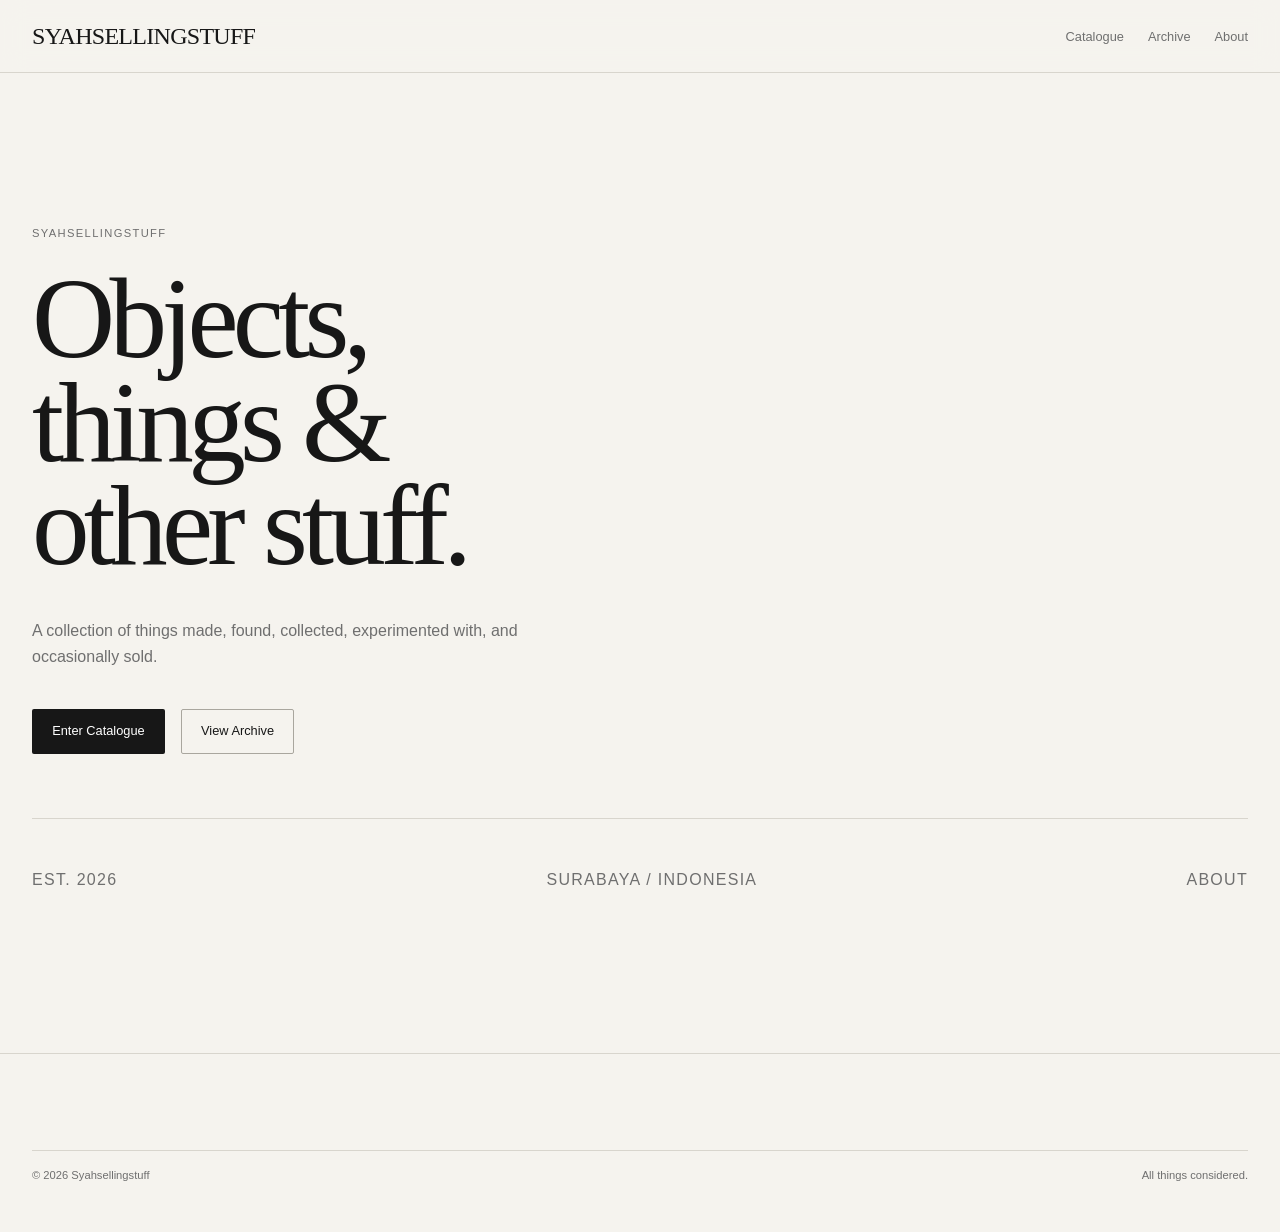
==== commit b7764a11: "Update index.html" ====
--- a/index.html
+++ b/index.html
@@ -1,4 +1,3 @@
-```html
 <!DOCTYPE html>
 <html lang="en">
 <head>
@@ -135,4 +134,3 @@
 
 </body>
 </html>
-```
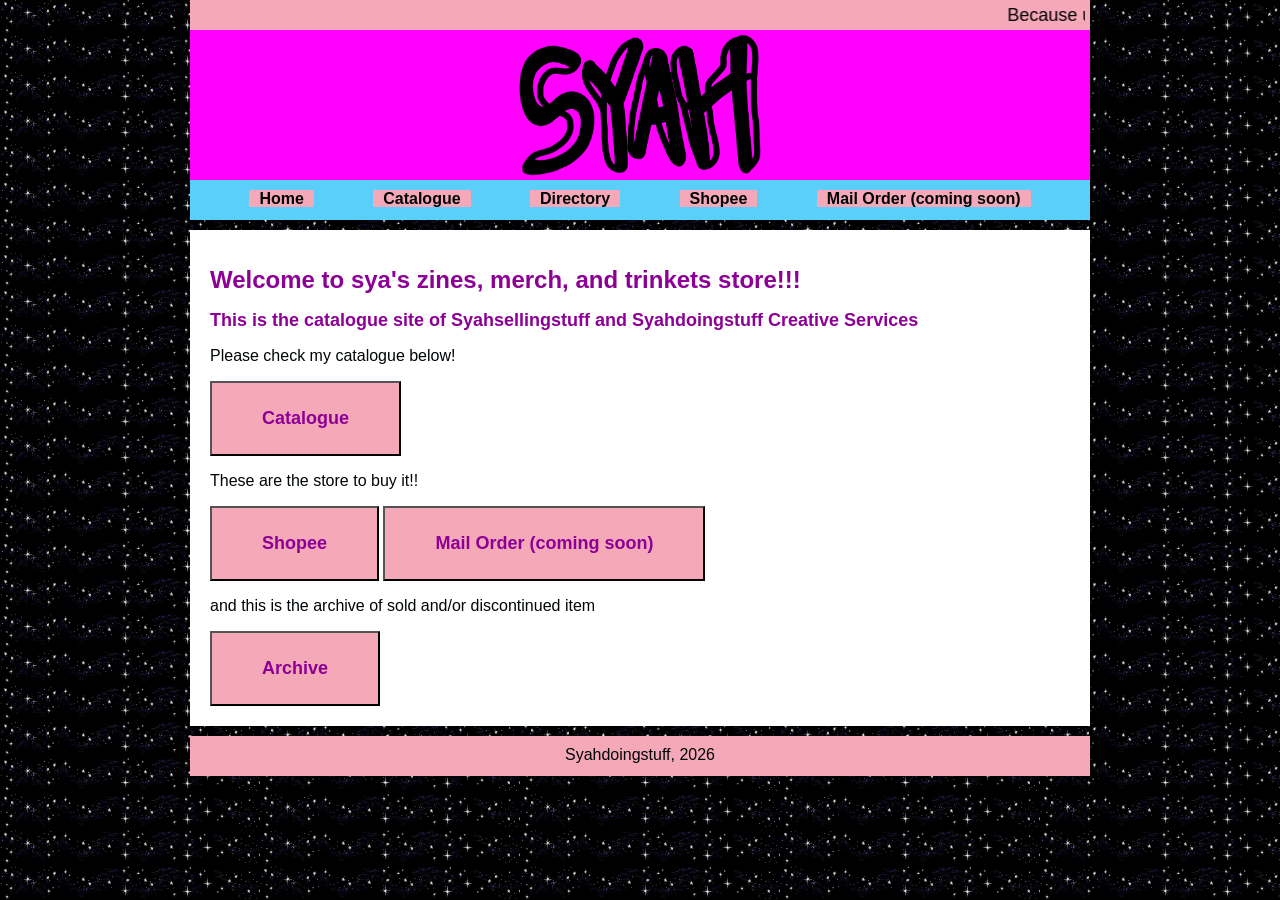
==== commit a2a8b746: "Create index.html" ====
--- a/index.html
+++ b/index.html
@@ -1,136 +1,50 @@
 <!DOCTYPE html>
-<html lang="en">
-<head>
-    <meta charset="UTF-8">
-    <meta name="viewport" content="width=device-width, initial-scale=1.0">
+<html>
+    <head>
+        <link rel="stylesheet" href="style.css">
+    </head>
+        <body>
+            <div id="container">
+                <div id="topBar">
+                    <marquee width="100%" direction="left" style="color:#000000">
+                       Because us girls crave records and books and fanzines that speak to us that we feel included in and can understand in our own ways; Because we wanna make it easier for girls to see/hear each other's work so that we can share strategies and criticize-applaud each other; Because we must take over the means of production in order to create our own meanings; Because viewing our work as being connected to our girlfriends-politics-real lives is essential if we are gonna figure out how we are doing impacts, reflects, perpetuates, or DISRUPTS the status quo. Because we recognize fantasies of Instant Macho Gun Revolution as impractical lies meant to keep us simply dreaming instead of becoming our dreams and thus seek to create revolution in our own lives every single day by envisioning and creating alternatives to the bullshit christian capitalist way of doing things; Because we want and need to encourage and be encouraged in the face of all our own insecurities, in the face of beergutboyrock that tells us we can't play our instruments, in the face of "authorities" who say our bands/zines/etc are the worst in the US and; Because we don't wanna assimilate to someone else's (boy) standards of what is or isn't; Because we are unwilling to falter under claims that we are reactionary "reverse sexists" and not the TRUEPUNKROCKSOULCRUSADERS that we know we really are; Because we know that life is much more than physical survival and are patently aware that the punk rock "you can do anything" idea is crucial to the coming angry grrrl rock revolution which seeks to save the psychic and cultural lives of girls and women everywhere, according to their own terms, not ours; Because we are interested in creating non-heirarchical ways of being AND making music, friends, and scenes based on communication + understanding, instead of competition + good/bad categorizations; Because doing/reading/seeing/hearing cool things that validate and challenge us can help us gain the strength and sense of community that we need in order to figure out how bullshit like racism, able-bodieism, ageism, speciesism, classism, thinism, sexism, anti-semitism and heterosexism figures in our own lives; Because we see fostering and supporting girl scenes and girl artists of all kinds as integral to this process; Because we hate capitalism in all its forms and see our main goal as sharing information and staying alive, instead of making profits of being cool according to traditional standards; Because we are angry at a society that tells us Girl = Dumb, Girl = Bad, Girl = Weak; Because we are unwilling to let our real and valid anger be diffused and/or turned against us via the internalization of sexism as witnessed in girl/girl jealousism and self defeating girltype behaviors; Because I believe with my wholeheartmindbody that girls constitute a revolutionary soul force that can, and will change the world for real.
 
-    <meta
-        name="description"
-        content="Syahsellingstuff — objects, collections, experiments, and archive."
-    >
+                    </marquee>    
+               </div>
+                    <div id="headerArea">
+                        <div id="header"></div>
+                        <nav id="navbar" style="margin-bottom:10px;">
+                            <ul>
+                                <li><a href="/index.html">Home</a></li>
+                                <li><a href="/catalogue.html">Catalogue</a></li>
+                                <li><a href="https://linktr.ee/syahdoingstuff">Directory</a></li>
+                                <li><a href="https://shopee.co.id/syahdoingstuff">Shopee</a></li>
+                                <li><a>Mail Order (coming soon)</a></li>
+                            </ul>
+                        </nav>
+                    </div>
 
-    <title>Syahsellingstuff</title>
+                <div id="flex">
+                
+                    <main>
+                        <h1>Welcome to sya's zines, merch, and trinkets store!!!</h1>
+                        <h2>This is the catalogue site of Syahsellingstuff and Syahdoingstuff Creative Services</h2>
+                        <p>Please check my catalogue below!</p>
+                        
+                        <a href="/catalogue.html" class="button">Catalogue</a>
+                        
+                        <p>These are the store to buy it!!</p>
+                        
+                        <a href="https://shopee.co.id/syahdoingstuff" class="button">Shopee</a>
+                        <a href="comingsoon" class="button">Mail Order (coming soon)</a>
+                        
+                        <p>and this is the archive of sold and/or discontinued item</p>
+                        <a href="archive.html" class="button">Archive</a>
 
-    <link rel="stylesheet" href="style.css">
-</head>
-
-<body class="landing-page">
-
-    <!-- =========================
-         HEADER
-    ========================== -->
-
-    <header class="site-header">
-        <div class="container">
-            <nav class="nav">
-
-                <a href="index.html" class="logo">
-                    SYAHSELLINGSTUFF
-                </a>
-
-                <ul class="nav-links">
-                    <li>
-                        <a href="catalogue.html">Catalogue</a>
-                    </li>
-
-                    <li>
-                        <a href="archive.html">Archive</a>
-                    </li>
-
-                    <li>
-                        <a href="about.html">About</a>
-                    </li>
-                </ul>
-
-            </nav>
+                    </main>
+                    
+                </div>
+            <footer id="footer" style="margin-top: 10px;">Syahdoingstuff, 2026</footer>
         </div>
-    </header>
-
-
-    <!-- =========================
-         LANDING
-    ========================== -->
-
-    <main>
-
-        <section class="landing">
-
-            <div class="landing-content">
-
-                <p class="hero-label">
-                    SYAHSELLINGSTUFF
-                </p>
-
-                <h1>
-                    Objects,<br>
-                    things &amp;<br>
-                    other stuff.
-                </h1>
-
-                <p class="landing-description">
-                    A collection of things made, found, collected,
-                    experimented with, and occasionally sold.
-                </p>
-
-                <div class="landing-actions">
-
-                    <a href="catalogue.html" class="btn btn-primary">
-                        Enter Catalogue
-                    </a>
-
-                    <a href="archive.html" class="btn btn-secondary">
-                        View Archive
-                    </a>
-
-                </div>
-
-            </div>
-
-
-            <div class="landing-footer">
-
-                <span>
-                    EST. 2026
-                </span>
-
-                <span>
-                    SURABAYA / INDONESIA
-                </span>
-
-                <span>
-                    <a href="about.html">ABOUT</a>
-                </span>
-
-            </div>
-
-        </section>
-
-    </main>
-
-
-    <!-- =========================
-         FOOTER
-    ========================== -->
-
-    <footer class="site-footer">
-
-        <div class="container">
-
-            <div class="footer-bottom">
-
-                <p>
-                    © 2026 Syahsellingstuff
-                </p>
-
-                <p>
-                    All things considered.
-                </p>
-
-            </div>
-
-        </div>
-
-    </footer>
-
-</body>
+    </body>
 </html>
--- a/style.css
+++ b/style.css
@@ -1,1561 +1,278 @@
-/* =========================================================
-   01. VARIABLES / THEME
-   ---------------------------------------------------------
-   Change these values to quickly change the entire website.
-   ========================================================= */
-
-:root {
-
-    /* ---------- Colors ---------- */
-
-    --color-background: #f5f3ee;
-    --color-surface: #ffffff;
-    --color-surface-alt: #ebe8e0;
-
-    --color-text: #171717;
-    --color-text-muted: #6f6f6f;
-    --color-text-light: #999999;
-
-    --color-primary: #171717;
-    --color-primary-hover: #3a3a3a;
-
-    --color-border: #d8d5cd;
-    --color-border-dark: #a9a69e;
-
-    --color-accent: #d95c3f;
-    --color-accent-hover: #b9472f;
-
-    --color-success: #477653;
-    --color-warning: #b47a27;
-    --color-danger: #b94444;
-
-
-    /* ---------- Typography ---------- */
-
-    --font-body:Montserrat,sans-serif;
-
-    --font-heading:Georgia,serif;
-
-    /* ---------- Font Sizes ---------- */
-
-    --text-xs: 0.7rem;
-    --text-sm: 0.8rem;
-    --text-base: 1rem;
-    --text-md: 1.15rem;
-    --text-lg: 1.5rem;
-    --text-xl: 2rem;
-    --text-2xl: 3rem;
-    --text-3xl: 4.5rem;
-
-
-    /* ---------- Spacing ---------- */
-
-    --space-1: 0.25rem;
-    --space-2: 0.5rem;
-    --space-3: 0.75rem;
-    --space-4: 1rem;
-    --space-5: 1.5rem;
-    --space-6: 2rem;
-    --space-7: 3rem;
-    --space-8: 4rem;
-    --space-9: 6rem;
-    --space-10: 8rem;
-
-
-    /* ---------- Layout ---------- */
-
-    --max-width: 1400px;
-    --content-width: 1100px;
-
-    --page-padding: 2rem;
-
-    --grid-gap: 1.5rem;
-
-
-    /* ---------- Borders / Corners ---------- */
-
-    --border-width: 1px;
-
-    --radius-small: 2px;
-    --radius-medium: 6px;
-    --radius-large: 12px;
-    --radius-round: 999px;
-
-
-    /* ---------- Shadows ---------- */
-
-    --shadow-small:
-        0 2px 8px rgba(0, 0, 0, 0.05);
-
-    --shadow-medium:
-        0 8px 30px rgba(0, 0, 0, 0.08);
-
-    --shadow-large:
-        0 20px 50px rgba(0, 0, 0, 0.12);
-
-
-    /* ---------- Transitions ---------- */
-
-    --transition-fast: 150ms ease;
-
-    --transition:
-        250ms ease;
-
-    --transition-slow:
-        400ms ease;
-}
-
-
-/* =========================================================
-   02. RESET
-   ========================================================= */
-
-*,
-*::before,
-*::after {
-    box-sizing: border-box;
-}
-
-html {
-    scroll-behavior: smooth;
-}
-
-body,
-h1,
-h2,
-h3,
-h4,
-h5,
-h6,
-p,
-ul,
-ol {
-    margin: 0;
-}
-
-ul,
-ol {
-    padding: 0;
-    list-style: none;
-}
-
-img {
-    display: block;
-    max-width: 100%;
-}
-
-button,
-input,
-textarea,
-select {
-    font: inherit;
-}
-
-button {
-    cursor: pointer;
-}
-
-a {
-    color: inherit;
-    text-decoration: none;
-}
-
-
-/* =========================================================
-   03. BASE STYLES
-   ========================================================= */
-
-body {
-    min-height: 100vh;
-
-    background: var(--color-background);
-
-    color: var(--color-text);
-
-    font-family: var(--font-body);
-    font-size: var(--text-base);
-    line-height: 1.6;
-
-    -webkit-font-smoothing: antialiased;
-    text-rendering: optimizeLegibility;
-}
-
-::selection {
-    background: var(--color-text);
-    color: var(--color-background);
-}
-
-
-/* =========================================================
-   04. TYPOGRAPHY
-   ========================================================= */
-
-h1,
-h2,
-h3,
-h4 {
-    color: var(--color-text);
-
-    font-family: var(--font-heading);
-
-    font-weight: 400;
-
-    line-height: 1.1;
-}
-
-h1 {
-    font-size: var(--text-3xl);
-    letter-spacing: -0.04em;
-}
-
-h2 {
-    font-size: var(--text-2xl);
-    letter-spacing: -0.03em;
-}
-
-h3 {
-    font-size: var(--text-xl);
-}
-
-h4 {
-    font-size: var(--text-lg);
-}
-
-p {
-    max-width: 65ch;
-}
-
-.text-muted {
-    color: var(--color-text-muted);
-}
-
-.text-small {
-    font-size: var(--text-sm);
-}
-
-.text-mono {
-    font-family: var(--font-mono);
-}
-
-
-/* =========================================================
-   05. LAYOUT
-   ========================================================= */
-
-.container {
-    width: min(
-        calc(100% - (var(--page-padding) * 2)),
-        var(--max-width)
-    );
-
-    margin-inline: auto;
-}
-
-.container-small {
-    width: min(
-        calc(100% - (var(--page-padding) * 2)),
-        var(--content-width)
-    );
-
-    margin-inline: auto;
-}
-
-.section {
-    padding-block: var(--space-9);
-}
-
-.section-small {
-    padding-block: var(--space-7);
-}
-
-
-/* Two-column layouts */
-
-.two-column {
-    display: grid;
-
-    grid-template-columns:
-        repeat(2, minmax(0, 1fr));
-
-    gap: var(--space-7);
-}
-
-
-/* =========================================================
-   06. HEADER / NAVIGATION
-   ========================================================= */
-
-.site-header {
-    position: sticky;
-
-    top: 0;
-
-    z-index: 1000;
-
-    background: rgba(245, 243, 238, 0.92);
-
-    border-bottom:
-        var(--border-width)
-        solid
-        var(--color-border);
-
-    backdrop-filter: blur(12px);
-}
-
-.nav {
-    min-height: 72px;
-
-    display: flex;
-
-    align-items: center;
-
-    justify-content: space-between;
-
-    gap: var(--space-5);
-}
-
-.logo {
-    font-family: var(--font-heading);
-
-    font-size: var(--text-lg);
-
-    letter-spacing: -0.03em;
-}
-
-.nav-links {
-    display: flex;
-
-    align-items: center;
-
-    gap: var(--space-5);
-}
-
-.nav-links a {
-    position: relative;
-
-    color: var(--color-text-muted);
-
-    font-size: var(--text-sm);
-
-    transition:
-        color var(--transition-fast);
-}
-
-.nav-links a:hover,
-.nav-links a.active {
-    color: var(--color-text);
-}
-
-.nav-links a::after {
-    content: "";
-
-    position: absolute;
-
-    left: 0;
-    bottom: -5px;
-
-    width: 100%;
-    height: 1px;
-
-    background: var(--color-text);
-
-    transform: scaleX(0);
-
-    transform-origin: right;
-
-    transition:
-        transform var(--transition);
-}
-
-.nav-links a:hover::after,
-.nav-links a.active::after {
-    transform: scaleX(1);
-
-    transform-origin: left;
-}
-
-
-/* =========================================================
-   07. HERO
-   ========================================================= */
-
-.hero {
-    min-height: 70vh;
-
-    display: flex;
-
-    align-items: center;
-
-    padding-block: var(--space-10);
-}
-
-.hero-content {
-    max-width: 900px;
-}
-
-.hero-label {
-    margin-bottom: var(--space-4);
-
-    color: var(--color-text-muted);
-
-    font-family: var(--font-mono);
-
-    font-size: var(--text-xs);
-
-    text-transform: uppercase;
-
-    letter-spacing: 0.12em;
-}
-
-.hero h1 {
-    margin-bottom: var(--space-5);
-}
-
-.hero p {
-    max-width: 600px;
-
-    color: var(--color-text-muted);
-
-    font-size: var(--text-md);
-}
-
-
-/* Hero image */
-
-.hero-image {
-    width: 100%;
-
-    aspect-ratio: 16 / 9;
-
-    overflow: hidden;
-
-    margin-top: var(--space-7);
-
-    background: var(--color-surface-alt);
-}
-
-.hero-image img {
-    width: 100%;
-    height: 100%;
-
-    object-fit: cover;
-}
-
-
-/* =========================================================
-   08. BUTTONS
-   ========================================================= */
-
-.btn {
-    display: inline-flex;
-
-    align-items: center;
-
-    justify-content: center;
-
-    gap: var(--space-2);
-
-    min-height: 44px;
-
-    padding:
-        0.7rem
-        1.2rem;
-
-    border:
-        var(--border-width)
-        solid
-        transparent;
-
-    border-radius: var(--radius-small);
-
-    font-size: var(--text-sm);
-
-    transition:
-        background var(--transition-fast),
-        color var(--transition-fast),
-        border-color var(--transition-fast),
-        transform var(--transition-fast);
-}
-
-.btn:hover {
-    transform: translateY(-1px);
-}
-
-.btn-primary {
-    background: var(--color-primary);
-
-    color: white;
-}
-
-.btn-primary:hover {
-    background: var(--color-primary-hover);
-}
-
-.btn-secondary {
-    background: transparent;
-
-    border-color: var(--color-border-dark);
-
-    color: var(--color-text);
-}
-
-.btn-secondary:hover {
-    background: var(--color-surface);
-}
-
-.btn-accent {
-    background: var(--color-accent);
-
-    color: white;
-}
-
-.btn-accent:hover {
-    background: var(--color-accent-hover);
-}
-
-.btn-small {
-    min-height: 36px;
-
-    padding:
-        0.45rem
-        0.8rem;
-
-    font-size: var(--text-xs);
-}
-
-
-/* =========================================================
-   09. PRODUCT GRID
-   ========================================================= */
-
-.product-grid {
-    display: grid;
-
-    grid-template-columns:
-        repeat(4, minmax(0, 1fr));
-
-    gap: var(--grid-gap);
-}
-
-.product-grid-3 {
-    display: grid;
-
-    grid-template-columns:
-        repeat(3, minmax(0, 1fr));
-
-    gap: var(--grid-gap);
-}
-
-
-/* =========================================================
-   10. PRODUCT CARDS
-   ========================================================= */
-
-.product-card {
-    position: relative;
-
-    display: flex;
-
-    flex-direction: column;
-
-    min-width: 0;
-}
-
-.product-image {
-    position: relative;
-
-    overflow: hidden;
-
-    aspect-ratio: 1 / 1;
-
-    margin-bottom: var(--space-4);
-
-    background: var(--color-surface-alt);
-}
-
-.product-image img {
-    width: 100%;
-    height: 100%;
-
-    object-fit: cover;
-
-    transition:
-        transform var(--transition-slow);
-}
-
-.product-card:hover .product-image img {
-    transform: scale(1.035);
-}
-
-
-/* Product image badge */
-
-.product-badge {
-    position: absolute;
-
-    top: var(--space-3);
-    left: var(--space-3);
-
-    z-index: 2;
-
-    padding:
-        0.35rem
-        0.6rem;
-
-    background: var(--color-text);
-
-    color: white;
-
-    font-family: var(--font-mono);
-
-    font-size: var(--text-xs);
-
-    text-transform: uppercase;
-
-    letter-spacing: 0.05em;
-}
-
-
-/* Product information */
-
-.product-info {
-    display: flex;
-
-    flex-direction: column;
-
-    gap: var(--space-2);
-}
-
-.product-category {
-    color: var(--color-text-muted);
-
-    font-family: var(--font-mono);
-
-    font-size: var(--text-xs);
-
-    text-transform: uppercase;
-
-    letter-spacing: 0.08em;
-}
-
-.product-name {
-    font-family: var(--font-body);
-
-    font-size: var(--text-base);
-
-    font-weight: 600;
-
-    line-height: 1.3;
-}
-
-.product-description {
-    color: var(--color-text-muted);
-
-    font-size: var(--text-sm);
-
-    line-height: 1.5;
-}
-
-.product-price {
-    margin-top: var(--space-1);
-
-    font-family: var(--font-mono);
-
-    font-size: var(--text-sm);
-}
-
-
-/* Card footer */
-
-.product-footer {
-    display: flex;
-
-    align-items: center;
-
-    justify-content: space-between;
-
-    gap: var(--space-3);
-
-    margin-top: var(--space-3);
-}
-
-
-/* =========================================================
-   11. PRODUCT DETAILS
-   ========================================================= */
-
-.product-detail {
-    display: grid;
-
-    grid-template-columns:
-        minmax(0, 1.2fr)
-        minmax(300px, 0.8fr);
-
-    gap: var(--space-8);
-
-    padding-block: var(--space-8);
-}
-
-.product-detail-image {
-    overflow: hidden;
-
-    background: var(--color-surface-alt);
-}
-
-.product-detail-image img {
-    width: 100%;
-
-    aspect-ratio: 1 / 1;
-
-    object-fit: cover;
-}
-
-.product-detail-info {
-    align-self: center;
-}
-
-.product-detail-category {
-    margin-bottom: var(--space-3);
-
-    color: var(--color-text-muted);
-
-    font-family: var(--font-mono);
-
-    font-size: var(--text-xs);
-
-    text-transform: uppercase;
-
-    letter-spacing: 0.1em;
-}
-
-.product-detail-info h1 {
-    margin-bottom: var(--space-4);
-}
-
-.product-detail-price {
-    margin-bottom: var(--space-5);
-
-    font-family: var(--font-mono);
-
-    font-size: var(--text-md);
-}
-
-.product-detail-description {
-    margin-bottom: var(--space-6);
-
-    color: var(--color-text-muted);
-}
-
-.product-meta {
-    margin-top: var(--space-7);
-
-    border-top:
-        var(--border-width)
-        solid
-        var(--color-border);
-}
-
-.product-meta-row {
-    display: flex;
-
-    justify-content: space-between;
-
-    gap: var(--space-5);
-
-    padding-block: var(--space-3);
-
-    border-bottom:
-        var(--border-width)
-        solid
-        var(--color-border);
-
-    font-size: var(--text-sm);
-}
-
-.product-meta-label {
-    color: var(--color-text-muted);
-}
-
-
-/* =========================================================
-   12. CATEGORIES / TAGS
-   ========================================================= */
-
-.category-list {
-    display: flex;
-
-    flex-wrap: wrap;
-
-    gap: var(--space-2);
-}
-
-.category {
-    display: inline-flex;
-
-    align-items: center;
-
-    padding:
-        0.4rem
-        0.75rem;
-
-    border:
-        var(--border-width)
-        solid
-        var(--color-border);
-
-    border-radius: var(--radius-round);
-
-    color: var(--color-text-muted);
-
-    font-size: var(--text-sm);
-
-    transition:
-        background var(--transition-fast),
-        color var(--transition-fast),
-        border-color var(--transition-fast);
-}
-
-.category:hover,
-.category.active {
-    background: var(--color-text);
-
-    border-color: var(--color-text);
-
-    color: white;
-}
-
-
-/* =========================================================
-   13. ARCHIVE
-   ========================================================= */
-
-.archive-list {
-    border-top:
-        var(--border-width)
-        solid
-        var(--color-border);
-}
-
-.archive-item {
-    display: grid;
-
-    grid-template-columns:
-        100px
-        1fr
-        auto;
-
-    align-items: center;
-
-    gap: var(--space-5);
-
-    padding-block: var(--space-4);
-
-    border-bottom:
-        var(--border-width)
-        solid
-        var(--color-border);
-
-    transition:
-        background var(--transition-fast);
-}
-
-.archive-item:hover {
-    background: var(--color-surface);
-}
-
-.archive-number {
-    color: var(--color-text-muted);
-
-    font-family: var(--font-mono);
-
-    font-size: var(--text-xs);
-}
-
-.archive-title {
-    font-size: var(--text-base);
-}
-
-.archive-date {
-    color: var(--color-text-muted);
-
-    font-family: var(--font-mono);
-
-    font-size: var(--text-xs);
-}
-
-
-/* =========================================================
-   14. FORMS
-   ========================================================= */
-
-.form-group {
-    display: flex;
-
-    flex-direction: column;
-
-    gap: var(--space-2);
-
-    margin-bottom: var(--space-4);
-}
-
-.form-label {
-    font-size: var(--text-sm);
-
-    font-weight: 600;
-}
-
-input,
-textarea,
-select {
-    width: 100%;
-
-    padding:
-        0.8rem
-        0.9rem;
-
-    background: var(--color-surface);
-
-    border:
-        var(--border-width)
-        solid
-        var(--color-border);
-
-    border-radius: var(--radius-small);
-
-    color: var(--color-text);
-
-    outline: none;
-
-    transition:
-        border-color var(--transition-fast),
-        box-shadow var(--transition-fast);
-}
-
-textarea {
-    min-height: 150px;
-
-    resize: vertical;
-}
-
-input:focus,
-textarea:focus,
-select:focus {
-    border-color: var(--color-text);
-
-    box-shadow:
-        0 0 0 2px
-        rgba(0, 0, 0, 0.05);
-}
-
-
-/* Search */
-
-.search {
-    position: relative;
-}
-
-.search input {
-    padding-left: 2.75rem;
-}
-
-.search-icon {
-    position: absolute;
-
-    top: 50%;
-    left: 1rem;
-
-    transform: translateY(-50%);
-
-    color: var(--color-text-muted);
-
-    pointer-events: none;
-}
-
-
-/* =========================================================
-   15. FOOTER
-   ========================================================= */
-
-.site-footer {
-    margin-top: var(--space-10);
-
-    padding-block: var(--space-7);
-
-    border-top:
-        var(--border-width)
-        solid
-        var(--color-border);
-}
-
-.footer-grid {
-    display: grid;
-
-    grid-template-columns:
-        2fr
-        1fr
-        1fr;
-
-    gap: var(--space-7);
-}
-
-.footer-title {
-    margin-bottom: var(--space-3);
-
-    font-family: var(--font-heading);
-
-    font-size: var(--text-lg);
-}
-
-.footer-heading {
-    margin-bottom: var(--space-3);
-
-    color: var(--color-text-muted);
-
-    font-family: var(--font-mono);
-
-    font-size: var(--text-xs);
-
-    text-transform: uppercase;
-
-    letter-spacing: 0.08em;
-}
-
-.footer-links {
-    display: flex;
-
-    flex-direction: column;
-
-    gap: var(--space-2);
-}
-
-.footer-links a {
-    color: var(--color-text-muted);
-
-    font-size: var(--text-sm);
-
-    transition:
-        color var(--transition-fast);
-}
-
-.footer-links a:hover {
-    color: var(--color-text);
-}
-
-.footer-bottom {
-    display: flex;
-
-    justify-content: space-between;
-
-    gap: var(--space-5);
-
-    margin-top: var(--space-7);
-
-    padding-top: var(--space-4);
-
-    border-top:
-        var(--border-width)
-        solid
-        var(--color-border);
-
-    color: var(--color-text-muted);
-
-    font-size: var(--text-xs);
-}
-
-
-/* =========================================================
-   16. UTILITY CLASSES
-   ========================================================= */
-
-.flex {
-    display: flex;
-}
-
-.flex-between {
-    display: flex;
-
-    align-items: center;
-
-    justify-content: space-between;
-}
-
-.flex-center {
-    display: flex;
-
-    align-items: center;
-
-    justify-content: center;
-}
-
-.flex-wrap {
-    flex-wrap: wrap;
-}
-
-.gap-1 {
-    gap: var(--space-1);
-}
-
-.gap-2 {
-    gap: var(--space-2);
-}
-
-.gap-3 {
-    gap: var(--space-3);
-}
-
-.gap-4 {
-    gap: var(--space-4);
-}
-
-.gap-5 {
-    gap: var(--space-5);
-}
-
-.mt-1 {
-    margin-top: var(--space-1);
-}
-
-.mt-2 {
-    margin-top: var(--space-2);
-}
-
-.mt-3 {
-    margin-top: var(--space-3);
-}
-
-.mt-4 {
-    margin-top: var(--space-4);
-}
-
-.mt-5 {
-    margin-top: var(--space-5);
-}
-
-.mb-1 {
-    margin-bottom: var(--space-1);
-}
-
-.mb-2 {
-    margin-bottom: var(--space-2);
-}
-
-.mb-3 {
-    margin-bottom: var(--space-3);
-}
-
-.mb-4 {
-    margin-bottom: var(--space-4);
-}
-
-.mb-5 {
-    margin-bottom: var(--space-5);
-}
-
-.text-center {
-    text-align: center;
-}
-
-.hidden {
-    display: none !important;
-}
-
-
-/* =========================================================
-   17. ANIMATIONS
-   ========================================================= */
-
-@keyframes fade-in {
-    from {
-        opacity: 0;
-        transform: translateY(10px);
-    }
-
-    to {
-        opacity: 1;
-        transform: translateY(0);
-    }
-}
-
-.fade-in {
-    animation:
-        fade-in
-        600ms
-        ease
-        both;
-}
-
-
-/* Respect reduced-motion preferences */
-
-@media (prefers-reduced-motion: reduce) {
-
-    *,
-    *::before,
-    *::after {
-        scroll-behavior: auto !important;
-
-        transition-duration: 0.01ms !important;
-
-        animation-duration: 0.01ms !important;
-
-        animation-iteration-count: 1 !important;
-    }
-}
-
-
-/* =========================================================
-   18. RESPONSIVE DESIGN
-   ========================================================= */
-
-
-/* ---------- Tablets ---------- */
-
-@media (max-width: 1000px) {
-
-    :root {
-        --page-padding: 1.5rem;
-
-        --text-3xl: 3.5rem;
-
-        --text-2xl: 2.5rem;
-    }
-
-
-    .product-grid {
-        grid-template-columns:
-            repeat(3, minmax(0, 1fr));
-    }
-
-
-    .product-grid-3 {
-        grid-template-columns:
-            repeat(2, minmax(0, 1fr));
-    }
-
-
-    .product-detail {
-        grid-template-columns:
-            1fr 1fr;
-
-        gap: var(--space-6);
-    }
-
-
-    .footer-grid {
-        grid-template-columns:
-            1.5fr 1fr 1fr;
-    }
-}
-
-
-/* ---------- Small tablets / large phones ---------- */
-
-@media (max-width: 750px) {
-
-    :root {
-        --page-padding: 1rem;
-
-        --space-9: 4rem;
-
-        --space-10: 5rem;
-
-        --text-3xl: 3rem;
-
-        --text-2xl: 2.25rem;
-
-        --text-xl: 1.75rem;
-    }
-
-
-    .nav {
-        min-height: 64px;
-    }
-
-
-    .nav-links {
-        gap: var(--space-3);
-    }
-
-
-    .nav-links a {
-        font-size: var(--text-xs);
-    }
-
-
-    .hero {
-        min-height: auto;
-
-        padding-block: var(--space-9);
-    }
-
-
-    .two-column {
-        grid-template-columns: 1fr;
-    }
-
-
-    .product-grid {
-        grid-template-columns:
-            repeat(2, minmax(0, 1fr));
-    }
-
-
-    .product-grid-3 {
-        grid-template-columns:
-            repeat(2, minmax(0, 1fr));
-    }
-
-
-    .product-detail {
-        grid-template-columns: 1fr;
-
-        gap: var(--space-6);
-
-        padding-block: var(--space-6);
-    }
-
-
-    .product-detail-info {
-        align-self: auto;
-    }
-
-
-    .archive-item {
-        grid-template-columns:
-            50px
-            1fr;
-    }
-
-
-    .archive-date {
-        display: none;
-    }
-
-
-    .footer-grid {
-        grid-template-columns: 1fr 1fr;
-    }
-
-
-    .footer-grid > :first-child {
-        grid-column: 1 / -1;
-    }
-
-
-    .footer-bottom {
-        flex-direction: column;
-
-        gap: var(--space-2);
-    }
-}
-
-
-/* ---------- Phones ---------- */
-
-@media (max-width: 500px) {
-
-    :root {
-        --text-3xl: 2.5rem;
-
-        --text-2xl: 2rem;
-
-        --text-xl: 1.5rem;
-    }
-
-
-    .nav {
-        flex-direction: column;
-
-        align-items: flex-start;
-
-        justify-content: center;
-
-        padding-block: var(--space-3);
-    }
-
-
-    .nav-links {
-        width: 100%;
-
-        overflow-x: auto;
-
-        padding-bottom: var(--space-1);
-    }
-
-
-    .nav-links a {
-        flex-shrink: 0;
-    }
-
-
-    .product-grid,
-    .product-grid-3 {
-        grid-template-columns: 1fr;
-    }
-
-
-    .product-image {
-        aspect-ratio: 4 / 3;
-    }
-
-
-    .product-footer {
-        align-items: flex-start;
-
-        flex-direction: column;
-    }
-
-
-    .product-footer .btn {
-        width: 100%;
-    }
-
-
-    .category-list {
-        gap: var(--space-2);
-    }
-
-
-    .footer-grid {
-        grid-template-columns: 1fr;
-    }
-
-
-    .footer-grid > :first-child {
-        grid-column: auto;
-    }
-}
-
-/* =========================================
-   LANDING PAGE
-========================================= */
-
-.landing-page {
-    min-height: 100vh;
-    display: flex;
-    flex-direction: column;
-}
-
-.landing-page main {
-    flex: 1;
-}
-
-.landing {
-    min-height: calc(100vh - 80px);
-    padding: 5rem 2rem 2rem;
-    display: flex;
-    flex-direction: column;
-    justify-content: space-between;
-    max-width: var(--max-width);
-    margin: 0 auto;
-}
-
-.landing-content {
-    max-width: 850px;
-    padding-top: 8vh;
-}
-
-.landing-content .hero-label {
-    margin-bottom: 1.5rem;
-}
-
-.landing h1 {
-    margin: 0;
-    font-family: var(--font-heading);
-    font-size: clamp(3.5rem, 9vw, 8rem);
-    font-weight: 400;
-    line-height: 0.9;
-    letter-spacing: -0.05em;
-}
-
-.landing-description {
-    max-width: 520px;
-    margin-top: 2.5rem;
-    font-size: var(--font-size-lg);
-    line-height: 1.6;
-    color: var(--color-text-muted);
-}
-
-.landing-actions {
-    display: flex;
-    flex-wrap: wrap;
-    gap: 1rem;
-    margin-top: 2.5rem;
-}
-
-.landing-footer {
-    display: flex;
-    justify-content: space-between;
-    align-items: center;
-    gap: 1rem;
-    padding-top: 3rem;
-    margin-top: 4rem;
-    border-top: 1px solid var(--color-border);
-    font-family: var(--font-mono);
-    font-size: var(--font-size-xs);
-    letter-spacing: 0.08em;
-    color: var(--color-text-muted);
-}
-
-.landing-footer a {
-    color: inherit;
-}
-
-.landing-footer a:hover {
-    color: var(--color-text);
-}
-
-
-/* =========================================
-   LANDING — MOBILE
-========================================= */
-
-@media (max-width: 750px) {
-
-    .landing {
-        min-height: calc(100vh - 70px);
-        padding: 3rem 1.25rem 1.5rem;
-    }
-
-    .landing-content {
-        padding-top: 5vh;
-    }
-
-    .landing h1 {
-        font-size: clamp(3.25rem, 16vw, 6rem);
-    }
-
-    .landing-description {
-        margin-top: 2rem;
-        font-size: var(--font-size-base);
-    }
-
-    .landing-actions {
-        flex-direction: column;
-        align-items: stretch;
-    }
-
-    .landing-actions .btn {
-        text-align: center;
-    }
-
-    .landing-footer {
-        flex-wrap: wrap;
-        margin-top: 3rem;
-        padding-top: 2rem;
-    }
-
-}
-
-@media (max-width: 500px) {
-
-    .landing-footer {
-        display: grid;
-        grid-template-columns: 1fr 1fr;
-    }
-
-    .landing-footer span:last-child {
-        grid-column: 1 / -1;
-    }
-
-}
+            /* user styles */
+
+            /* styles are what change the color and sizes of stuff on your site. */
+
+            /* these are variables that are being used in the code
+    these tended to confuse some people, so I only kept 
+    the images as variables */
+
+            :root {
+                --header-image: url('/assets/Header.png');
+                --body-bg-image: url('/assets/background.gif');
+
+                /* colors */
+                --content: #43256E;
+            }
+
+            body {
+                font-family: 'Montserrat', sans-serif;
+                margin: 0;
+                background-color: #08031A;
+                /* you can delete the line below if you'd prefer to not use an image */
+                background-size: 260px;
+                color: #000507;
+                background-image: var(--body-bg-image);
+            }
+
+            * {
+                box-sizing: border-box;
+            }
+
+            /* below this line is CSS for the layout */
+
+            /* this is a CSS comment
+    to uncomment a line of CSS, remove the * and the /
+    before and after the text */
+
+
+            /* the "container" is what wraps your entire website */
+            /* if you want something (like the header) to be Wider than
+    the other elements, you will need to move that div outside
+    of the container */
+            #container {
+                max-width: 900px;
+                /* this is the width of your layout! */
+                /* if you change the above value, scroll to the bottom
+      and change the media query according to the comment! */
+                margin: 0 auto;
+                /* this centers the entire page */
+            }
+
+            /* the area below is for all links on your page
+    EXCEPT for the navigation */
+            #container a {
+                color:#8d0095;
+                font-weight: bold;
+                /* if you want to remove the underline
+      you can add a line below here that says:
+      text-decoration:none; */
+            }
+            #container a:hover{
+                color:#5BCEFA;
+                font-weight: bold;
+                font-style: italic;
+            }
+            #header {
+                width: 100%;
+                background-color: #5e4e8c;
+                /* header color here! */
+                height: 150px;
+                /* this is only for a background image! */
+                /* if you want to put images IN the header, 
+      you can add them directly to the <div id="header"></div> element! */
+                background-image: var(--header-image);
+                background-size: 100%;
+            }
+
+            /* navigation section!! */
+            #navbar {
+                height: 40px;
+                background-color: #5BCEFA;
+                /* navbar color */
+                width: 100%;
+            }
+
+            #navbar ul {
+                display: flex;
+                padding: 0;
+                margin: 0;
+                list-style-type: none;
+                justify-content: space-evenly;
+            }
+
+            #navbar li {
+                padding-top: 10px;
+            }
+
+            /* navigation links*/
+            #navbar li a {
+                color: #000507;
+                background-color: #F5A9B8;
+                /* navbar text color */
+                font-weight: 800;
+                text-decoration: none;
+                padding-left: 10px;
+                padding-right: 10px;
+                /* this removes the underline */
+            }
+
+            /* navigation link when a link is hovered over */
+            #navbar li a:hover {
+                color: #5BCEFA;
+                text-decoration: none;
+            }
+            
+            
+
+            #flex {
+                display: flex;
+            }
+            
+            #catalogue {
+                display: flex;
+                flex-wrap: wrap;
+                gap: 20px;
+            }
+
+            .catalogue-item {
+                width: 300px;
+                margin-bottom: 30px;
+                padding-bottom: 30px;
+                border-bottom: 5px solid black;
+            }
+
+            .catalogue-item img {
+                width: 100%;
+                height: auto;
+                display: block;
+            }
+
+            .catalogue-item h2 {
+                margin: 10px 0 5px 0;
+            }
+
+            .catalogue-item p {
+                margin: 0;
+            }
+
+            /* this colors BOTH sidebars
+    if you want to style them separately,
+    create styles for #leftSidebar and #rightSidebar */
+            aside {
+                background-color: #F5A9B8;
+                width: 200px;
+                padding: 20px;
+                font-size: smaller;
+                /* this makes the sidebar text slightly smaller */
+            }
+
+
+            /* this is the color of the main content area,
+    between the sidebars! */
+            main {
+                background-color: #ffffff;
+                flex: 1;
+                padding: 20px;
+                order: 2;
+            }
+
+            /* what's this "order" stuff about??
+    allow me to explain!
+    if you're using both sidebars, the "order" value
+    tells the CSS the order in which to display them.
+    left sidebar is 1, content is 2, and right sidebar is 3! */
+
+            #leftSidebar {
+                order: 1;
+            }
+
+            #rightSidebar {
+                order: 3;
+            }
+
+            footer {
+                background-color: #F5A9B8;
+                /* background color for footer */
+                width: 100%;
+                height: 40px;
+                padding: 10px;
+                text-align: center;
+                /* this centers the footer text */
+            }
+
+            h1,
+            h2,
+            h3 {
+                color: #8d0095;
+            }
+
+            h1 {
+                font-size: 24px;
+            }
+            
+            h2 {
+                font-size: 18px;
+            }
+            
+            h3 {
+                font-size: 12px;
+            }
+
+            strong {
+                color: #8d0095;
+            }
+
+            .box {
+                background-color: #8d0095;
+                border: 5px solid #ffffff;
+                padding: 10px;
+            }
+            
+            .button {
+                display: inline-block;
+                padding: 25px 50px;
+                background-color: #f5a9b8;
+                color: #000000;
+                text-decoration: none;
+                border: 2px outset #000000;
+                font-size: 18px;
+                cursor: pointer;
+            }
+
+            #topBar {
+                width: 100%;
+                height: 30px;
+                padding: 5px;
+                font-size: large;
+                background-color: #F5A9B8;
+            }
+
+
+            /* BELOW THIS POINT IS MEDIA QUERY */
+
+            /* so you wanna change the width of your page? 
+    by default, the container width is 900px.
+    in order to keep things responsive, take your new height,
+    and then subtrack it by 100. use this new number as the 
+    "max-width" value below
+    */
+
+            @media only screen and (max-width: 800px) {
+                #flex {
+                    flex-wrap: wrap;
+                }
+
+                aside {
+                    width: 100%;
+                }
+
+                /* the order of the items is adjusted here for responsiveness!
+      since the sidebars would be too small on a mobile device.
+      feel free to play around with the order!
+      */
+                main {
+                    order: 1;
+                }
+
+                #leftSidebar {
+                    order: 2;
+                }
+
+                #rightSidebar {
+                    order: 3;
+                }
+
+                #navbar ul {
+                    flex-wrap: wrap;
+                }
+            }
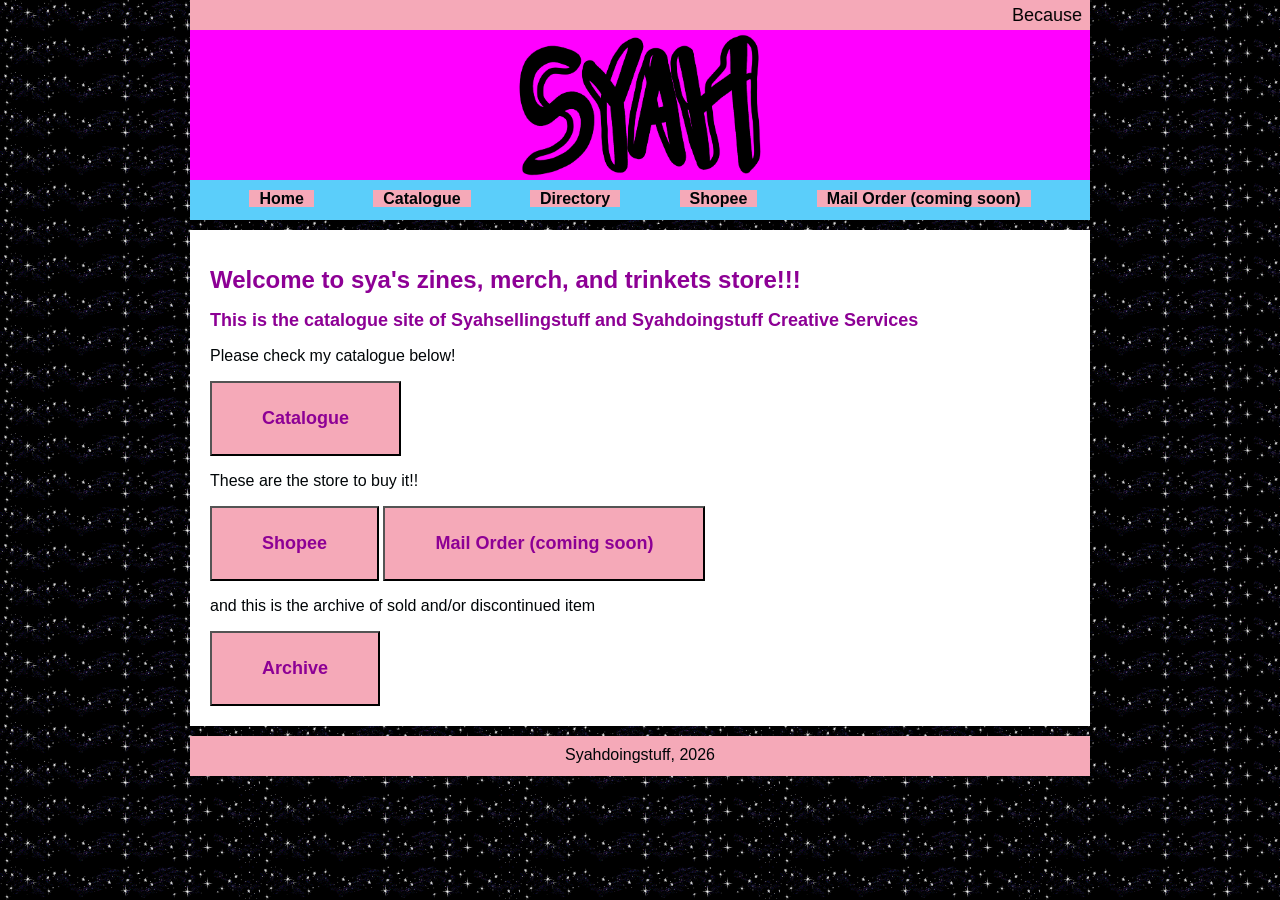
==== commit 850460f0: "Update index.html" ====
--- a/index.html
+++ b/index.html
@@ -15,8 +15,8 @@
                         <div id="header"></div>
                         <nav id="navbar" style="margin-bottom:10px;">
                             <ul>
-                                <li><a href="/index.html">Home</a></li>
-                                <li><a href="/catalogue.html">Catalogue</a></li>
+                                <li><a href="index.html">Home</a></li>
+                                <li><a href="catalogue.html">Catalogue</a></li>
                                 <li><a href="https://linktr.ee/syahdoingstuff">Directory</a></li>
                                 <li><a href="https://shopee.co.id/syahdoingstuff">Shopee</a></li>
                                 <li><a>Mail Order (coming soon)</a></li>
@@ -31,7 +31,7 @@
                         <h2>This is the catalogue site of Syahsellingstuff and Syahdoingstuff Creative Services</h2>
                         <p>Please check my catalogue below!</p>
                         
-                        <a href="/catalogue.html" class="button">Catalogue</a>
+                        <a href="catalogue.html" class="button">Catalogue</a>
                         
                         <p>These are the store to buy it!!</p>
                         
--- a/style.css
+++ b/style.css
@@ -21,7 +21,7 @@
                 /* you can delete the line below if you'd prefer to not use an image */
                 background-size: 260px;
                 color: #000507;
-                background-image: var(--body-bg-image);
+                background-image: url('assets/background.gif');
             }
 
             * {
@@ -64,14 +64,12 @@
             }
             #header {
                 width: 100%;
+                height: 150px;
                 background-color: #5e4e8c;
-                /* header color here! */
-                height: 150px;
-                /* this is only for a background image! */
-                /* if you want to put images IN the header, 
-      you can add them directly to the <div id="header"></div> element! */
-                background-image: var(--header-image);
-                background-size: 100%;
+                background-image: url('assets/Header.png');
+                background-size: cover;
+                background-position: center;
+                background-repeat: no-repeat;
             }
 
             /* navigation section!! */
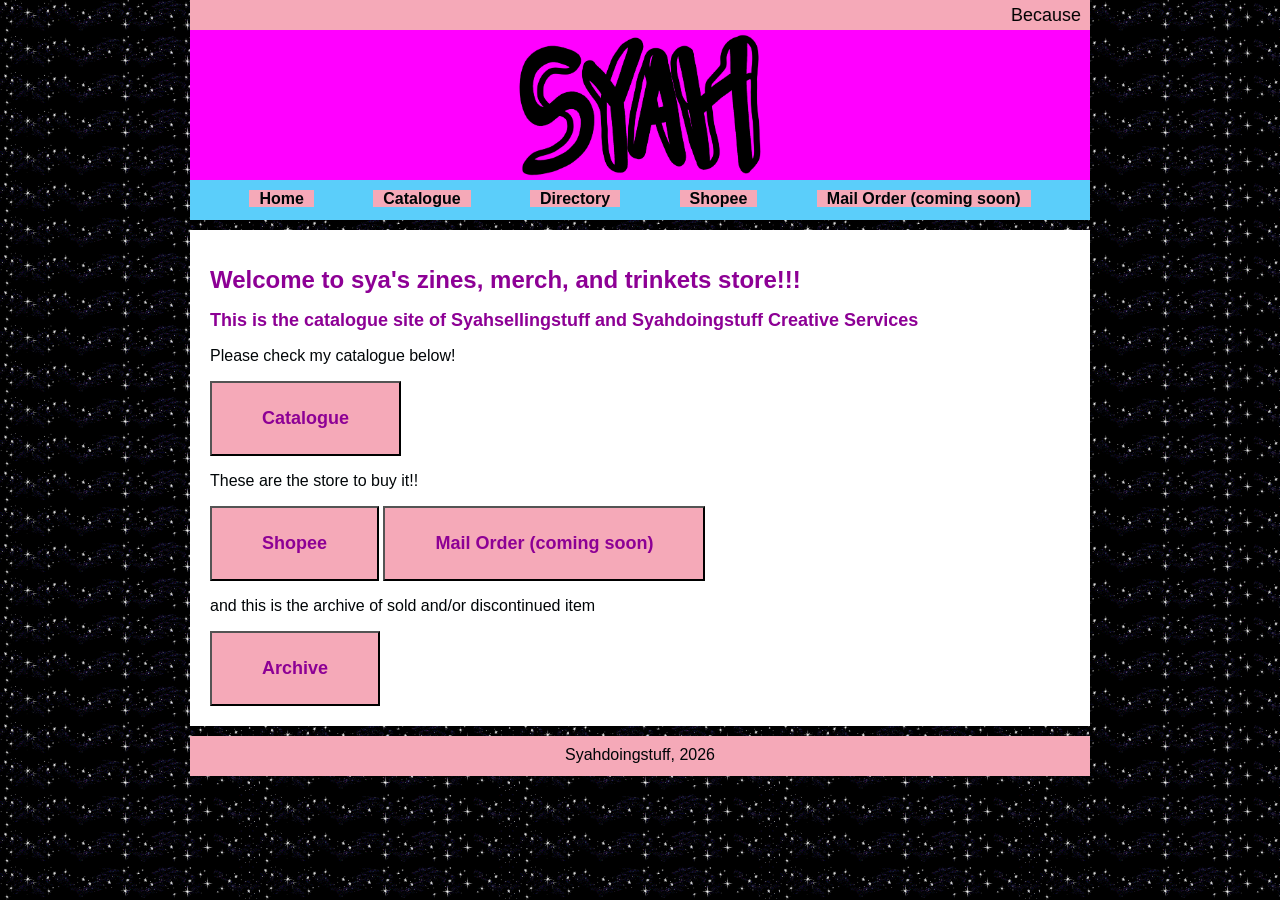
==== commit e76a4867: "Update index.html" ====
--- a/index.html
+++ b/index.html
@@ -2,6 +2,8 @@
 <html>
     <head>
         <link rel="stylesheet" href="style.css">
+        <title>syahsellingstuff</title>
+        <link rel="icon" type="image/x-icon" href="/assets/favicon.png">
     </head>
         <body>
             <div id="container">
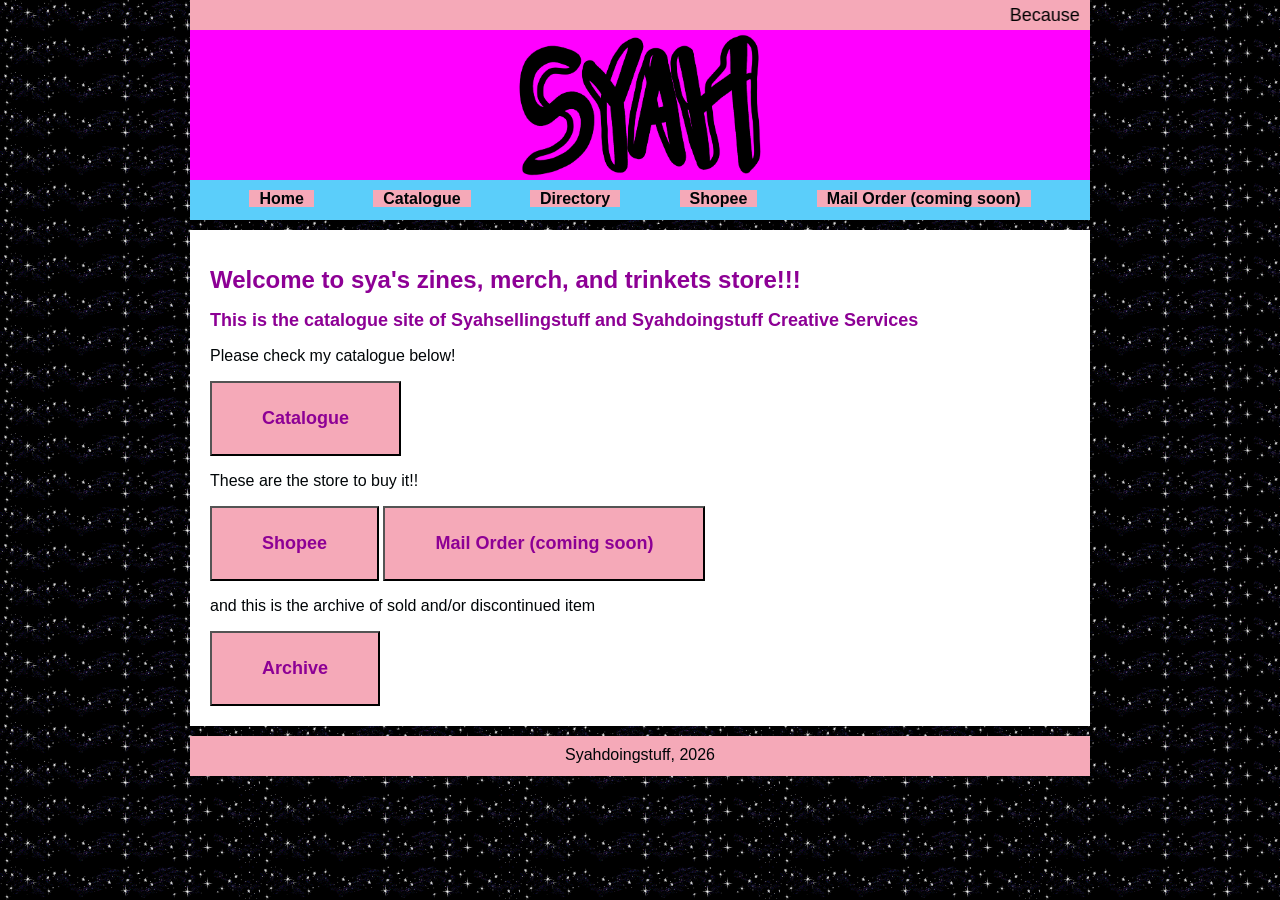
==== commit 9f90200e: "Update index.html" ====
--- a/index.html
+++ b/index.html
@@ -3,7 +3,7 @@
     <head>
         <link rel="stylesheet" href="style.css">
         <title>syahsellingstuff</title>
-        <link rel="icon" type="image/x-icon" href="/assets/favicon.png">
+        <link rel="icon" type="image/x-icon" href=/assets/favicon.png>
     </head>
         <body>
             <div id="container">
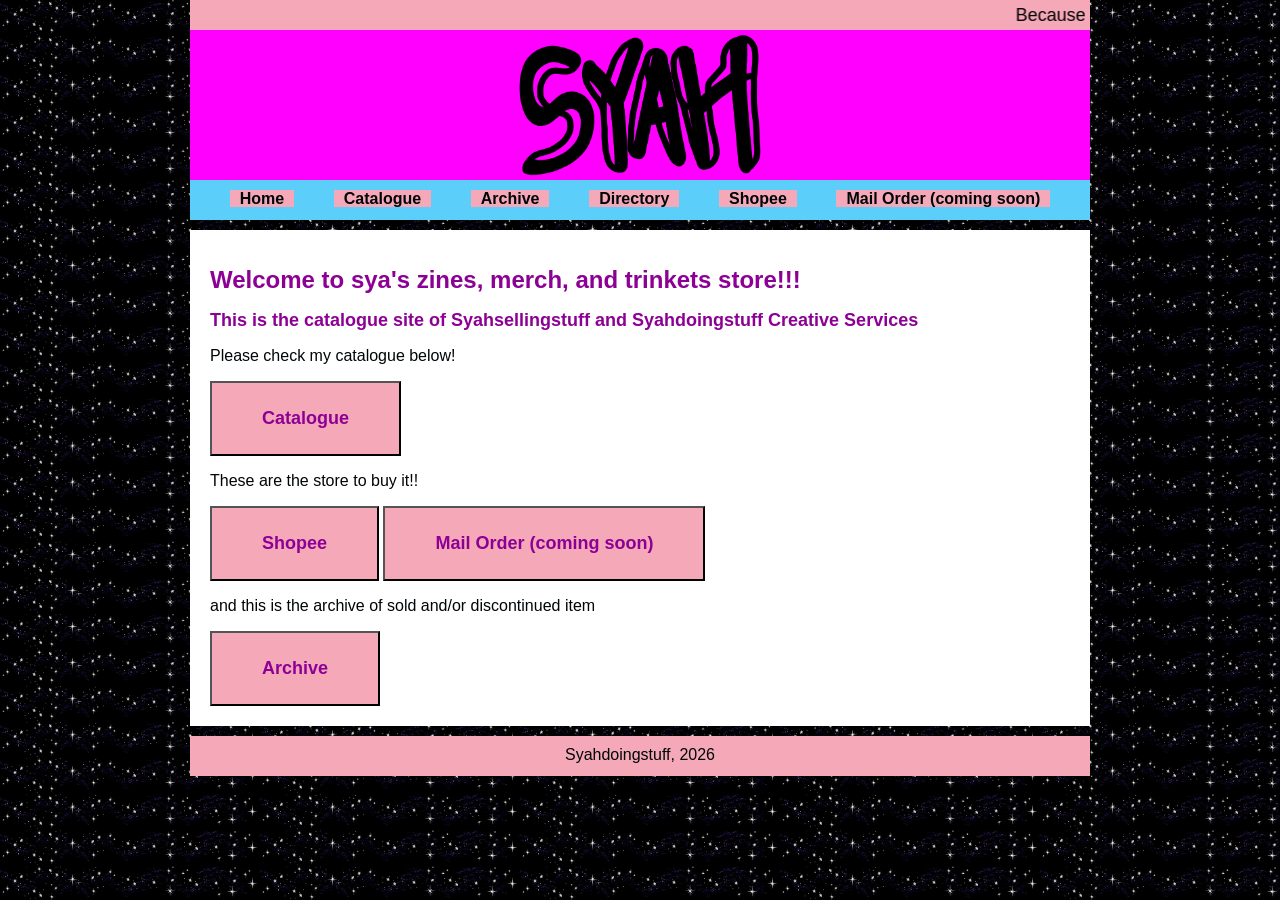
==== commit 6b42a953: "Update index.html" ====
--- a/index.html
+++ b/index.html
@@ -19,6 +19,7 @@
                             <ul>
                                 <li><a href="index.html">Home</a></li>
                                 <li><a href="catalogue.html">Catalogue</a></li>
+                                <li><a href="archive.html">Archive</a></li>
                                 <li><a href="https://linktr.ee/syahdoingstuff">Directory</a></li>
                                 <li><a href="https://shopee.co.id/syahdoingstuff">Shopee</a></li>
                                 <li><a>Mail Order (coming soon)</a></li>
